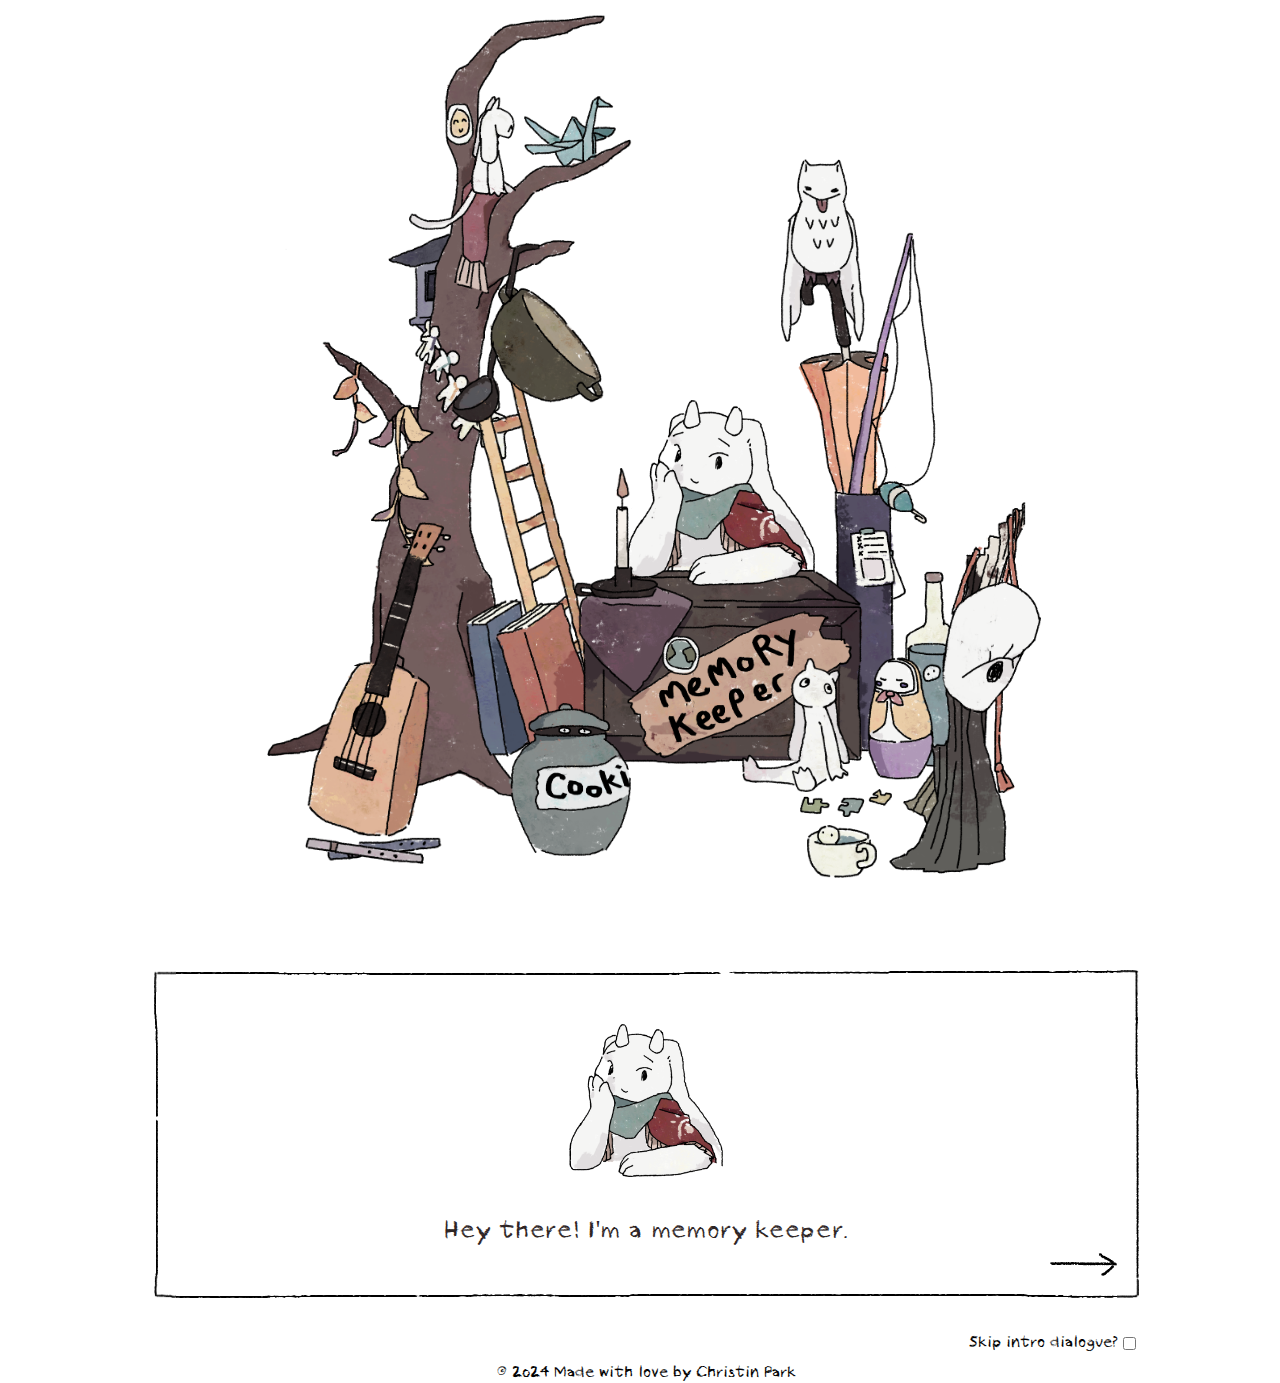
==== index.html @ 42c60184 "9-misc" ====
<!DOCTYPE html>
<html lang="en">
<head>
    <title>The Memory Keeper | Christin Park</title>
    <link rel="stylesheet" href="styles.css">
    <link rel="preconnect" href="https://fonts.googleapis.com">
    <link rel="preconnect" href="https://fonts.gstatic.com" crossorigin>
    <link href="https://fonts.googleapis.com/css2?family=Annie+Use+Your+Telescope&display=swap" rel="stylesheet">
    <link href="https://fonts.googleapis.com/css2?family=Assistant:wght@300;600&display=swap" rel="stylesheet">
    <link rel="icon" type="image/png" href="images/claud-images/moop.png">
</head>
<body id="all">
    <div class="everything">
        <p class="me">&#169; 2024 Made with love by Christin Park</p>
        <div class="claud-div">

            <!--main image-->
            <img class="background" src="images/claud-images/background.png">

            <!--elements-->
            <img id="claud-img" class="jump-animation" src="images/claud-images/claud.png">
            <img id="puzzle-img" class="jump-animation" src="images/claud-images/puzzle-pieces.png">
            <img id="cooking-img" class="jump-animation" src="images/claud-images/cooking.png">
            <img id="sticker-img" class="jump-animation" src="images/claud-images/earth-pass.png">
            <img id="moda-img" class="jump-animation" src="images/claud-images/moda.png">
            <img id="skyta-img" class="jump-animation" src="images/claud-images/skyta.png">
            <img id="cookie-jar-img" class="jump-animation" src="images/claud-images/cookie-jar.png">
            <img id="paper-crane-img" class="jump-animation" src="images/claud-images/paper-crane.png">
            <img id="candle-img" src="images/claud-images/candle.png">
            <img id="fire-img" src="images/claud-images/fire.png">
            <img id="moop-img" src="images/claud-images/moop.png">
            <img id="instruments-img" class="jump-animation" src="images/claud-images/instruments.png">
            <img id="mask-img" class="jump-animation" src="images/claud-images/mask.png">
            <img id="poom-img" src="images/claud-images/poom.png">
            <img id="wini-img" class="jump-animation" src="images/claud-images/wini.png">
            <img id="box-img" src="images/claud-images/box.png">
            <img id="book-img" src="images/claud-images/book.png">
            <img id="ladder-img" src="images/claud-images/ladder.png">

        </div>
        <div class="right-text">
            <div class="textbox-container">
                <img style="height: 17vh;" class="dialogue-img" src="images/claud-images/claud.png">
                <div class="text-content">
                    Hey there! I'm a memory keeper.
                </div>
                <img src="images/arrow.png" id="nextArrow">
                
            </div>
            <div class="nav-div"></div>
            <div class="question">
                <label class="check" for="skip-checkbox">Skip intro dialogue?</label>
                <input type="checkbox" id="skip-checkbox">
                <!-- <img id="introCheckbox" src="images/claud-images/checkbox-uncheck.png" onclick="toggleCheckbox()"> -->
        
            </div>
        </div>
        
        <!--claud-->
        <div id="claud-text" class="dialogue">
            <img style="height: 17vh;" class="dialogue-img" src="images/claud-images/claud.png">
            <div class="found-text">You found Claud!</div> <br><br>
            <div class="click-text">
                "You want to know about me?<br><br>
                People call me a memory keeper, but you can call me Claud (it's pronounced like 'cloud')! <br><br>

                Heh heh... people always come to me to hear about others' memories, but my most favorite memories to share
                are my own. Here's one of my favorites: <br><br>

                When I was younger, I studied to be a historian of humans. But during my studies, I realized that
                the smaller memories and progress of people and their works were much more interesting than their
                bigger 'accomplishments'. That's why I changed over and became a memory keeper! <br><br>

                However, my time in schooling was not wasted. Once, I took a class
                to help me understand why humans create history in the way they do.
                Some people are motivated by self-fulfillment, others by external pressures, some by spirituality, and well... the list goes on and on!
                But one perspective that stuck with me is best summarized by a quote by a human named Alan Watts: <br><br>

                'The meaning of life is just to be alive. It is so plain and so obvious and so simple.
                And yet, everybody rushes around in a great panic as if it were necessary to achieve
                something beyond themselves.' <br><br>
                
                I'm always scavenging for cool memories to keep. Whatever your motivation may be,
                don't forget to live life! It makes my job as a memory keeper more amusing." <br><br>

                -Claud
            </div>
            <img src="images/arrow.png" class="return">
        </div>

        <!--puzzle-->
        <div id="puzzle-text" class="dialogue">
            <img style="height: 6vh;" class="dialogue-img" src="images/claud-images/puzzle-pieces.png">
            <div class="found-text">You found puzzle pieces!</div> <br><br>
            <div class="click-text">
                I love playing PC games! <br><br>
                I really love games as a storytelling medium. A quality that games have that other mediums don't
                is the ability to interact with the world and its characters; I love when games change character dialogue or
                game events based on the actions you take in-game. <br><br>
                 
                Here are some of my favorites, and my main takeaways from their stories:
                <ul>
                    <li>NieR:Automata, living without a purpose can lead to existential dread, but there are
                        ways to find hope in a tragic world.</li>
                    <li>NieR: Replicant, what's right is a matter of perspective, don't shortsight life by
                        blinding yourself to where others come from.
                    </li>
                    <li>OMORI, trauma does not pass on by suppressing it, part of the recovery
                        process is dealing with it face-on.
                    </li>
                    <li>Undertale, it... fills u with detemmination!!</li>
                </ul>

            </div>
            <img src="images/arrow.png" class="return">
        </div>

        <!--cooking-->
        <div id="cooking-text" class="dialogue">
            <img style="height: 16vh;" class="dialogue-img" src="images/claud-images/cooking.png">
            <div class="found-text">You found cooking equipment!</div> <br><br>
            <div class="click-text">
                I love food and cooking. :D <br><br>

                I've experimented with cooking from a lot of different cuisines, and I think my favorites now are South East Asian
                and Mediterranean dishes. But... I've still got a lot of foods to try!<br><br>

                My most favorite dish to share about is the calzone (the last image on the
                carousel). It was a cooking challenge--to create a dish using only ingredients mentioned in NieR:Replicant.
                I limited myself to beans, wheat, eggplant, tomato, chicken, mint and thyme (I mean... royal ferns), salt,
                berries, and mushrooms. I also made a cookie because it's Yonah's favorite food. :D <br><br>

                I love sharing a conversation and a meal with people, whether we cook or order from a restaurant. 
                If you ever want to grab food, just know that I DON'T KNOW HOW TO USE CHOPSTICKS AHHHHHHH <br><br>

                But I'm totally down to getting food. :)

                <div class="slideshow slideshow-2">
                    <div class="slideshow-elements">
                        <div class="slideshow-images">
                            <img id="slide-101" src="images/food-images/food-1.jpg">
                            <img id="slide-102" src="images/food-images/food-2.jpg">
                            <img id="slide-103" src="images/food-images/food-3.jpg">
                            <img id="slide-104" src="images/food-images/food-4.jpg">
                            <img id="slide-105" src="images/food-images/food-5.jpg">
                            <img id="slide-106" src="images/food-images/food-6.jpg">
                            <img id="slide-107" src="images/food-images/food-7.jpg">
                            <img id="slide-108" src="images/food-images/food-8.jpg">
                            <img id="slide-109" src="images/food-images/food-9.jpg">
                            <img id="slide-110" src="images/food-images/food-10.jpg">
                            <img id="slide-111" src="images/food-images/food-11.jpg">
                        </div>  
                        <div class="slideshow-nav">
                            <a href="#slide-101"><img id="slide-101" src="images/food-images/food-1.jpg"></a>
                            <a href="#slide-102"><img id="slide-101" src="images/food-images/food-2.jpg"></a>
                            <a href="#slide-103"><img id="slide-101" src="images/food-images/food-3.jpg"></a>
                            <a href="#slide-104"><img id="slide-101" src="images/food-images/food-4.jpg"></a>
                            <a href="#slide-105"><img id="slide-101" src="images/food-images/food-5.jpg"></a>
                            <a href="#slide-106"><img id="slide-101" src="images/food-images/food-6.jpg"></a>
                            <a href="#slide-107"><img id="slide-101" src="images/food-images/food-7.jpg"></a>
                            <a href="#slide-108"><img id="slide-101" src="images/food-images/food-8.jpg"></a>
                            <a href="#slide-109"><img id="slide-101" src="images/food-images/food-9.jpg"></a>
                            <a href="#slide-110"><img id="slide-101" src="images/food-images/food-10.jpg"></a>
                            <a href="#slide-111"><img id="slide-101" src="images/food-images/food-11.jpg"></a>

                        </div>
                    </div>
                </div>
                <img src="images/arrow.png" class="return">
            </div>
            
        </div>

        <!--sticker-->
        <div id="sticker-text" class="dialogue">
            <img style="height: 8vh;" class="dialogue-img" src="images/claud-images/earth-pass.png">
            <div class="found-text">You found an Earth Pass!</div>  <br><br>
            <div class="click-text">
                The Earth Pass is an object in the Pixar movie "Soul". When a new soul finds their personality and spark in the
                Great Before (an existence before life on Earth), they unlock an Earth Pass, meaning they are ready
                to pursue a life on Earth. <br><br>

                "Soul" is one of my favorite movies which made me realize that
                life is not about just reaching a goal or because of a "spark", and reaching it does not ensure fulfillment.
                I learned that obsessing over one thing disallowed me to appreciate what just is. It is just as important
                to be enjoying life in the present, and to not overlook the little things in between! <br><br>

                Here is one of my favorite quotes from the movie, the retelling of a fish story: <br><br>

                “I heard this story about a fish, he swims up to an older fish and says: ‘I’m
                trying to find this thing they call the ocean.’ ‘The ocean?’ the older fish says,
                ‘That’s what you’re in right now.’ ‘This’, says the young fish, ‘this is water.
                What I want is the ocean!’”
                (<a class="hyperlink" target="_blank" href="https://www.youtube.com/watch?v=Pg7Zit2Thks">https://www.youtube.com/watch?v=Pg7Zit2Thks</a>). <br><br>

                Among some of my other favorite movies/shows are Made in Abyss, WALL-E, Coco, and A Silent Voice
                (yes, I love cartoons). :)
            <img src="images/arrow.png" class="return">
        </div>  
        </div>

        <!--moda-->
        <div id="moda-text" class="dialogue">
            <img style="height: 14vh;" class="dialogue-img" src="images/claud-images/moda.png">
            <div class="found-text">You found Moda!</div>  <br><br>
            <div class="click-text">
                "The one with wings is Skyta. <br>
                The one with a long tail is Wini. <br>
                The one who guards the cookies is Crolo. <br>
                The one who is nervously hidden is Zef. <br>
                The ones who are siblings are Moop and Poom. <br>

                Claud is my best friend!!! (and a memory keeper) <br><br>
                
                And I’m Moda! <br><br>
                
                ...How was my memory keeping? Claud says memory keeping is more than just memorization.
                But... I don't really understand what he means by that. <br><br>
                One day, I want to be a memory keeper too..." <br><br>
                
                -Moda
                <img src="images/arrow.png" class="return">
            </div>
        </div>

        <!--skyta-->
        <div id="skyta-text" class="dialogue">
            <img style="height: 17vh;" class="dialogue-img" src="images/claud-images/skyta.png">
            <div class="found-text">You found Skyta!</div>  <br><br>
            <div class="click-text">
                "yo . <br>
                its skyta. <br><br>

                eheheheeehe ... <br>
                claud doesnt like it when i steal his cookies. <br><br>

                but … theyre delishoush ." <br><br>

                -Skyta

                <!--i promise this is top tier coding-->
                <div id="extra-skyta-content"></div>
                <br><br><br><br><br><br><br><br><br><br><br><br><br><br><br><br><br><br><br><br><br><br><br><br><br><br><br><br><br><br><br><br><br><br><br><br><br><br><br><br><br><br><br><br><br><br><br>
                <br><br><br><br><br><br><br><br><br><br><br><br><br><br><br><br><br><br><br><br><br><br><br><br><br><br><br><br><br><br><br><br><br><br><br><br><br><br><br><br><br><br><br><br><br><br><br>
                <div style="color: rgba(0, 0, 0, 0.3);">
                Wait, what was it that Claud said earlier?<br><br>

                <br><br><br><br><br><br><br><br><br><br><br><br><br><br><br><br><br><br><br><br><br><br><br><br><br><br><br><br><br><br><br><br><br><br><br><br><br><br><br><br><br><br><br><br><br><br><br>

                "Look, I run on cookies. <br>
                If my cookie jar runs empty, my poor diet will make me forget things. <br><br>

                (clearing your cookies/cache resets Claud's memory of you!)" <br><br>

                -Claud
                </div>
                
                
                <br><br><br><br><br><br><br><br><br><br><br><br><br><br><br><br><br><br><br><br><br><br><br><br><br><br><br><br><br><br><br><br><br><br><br><br><br><br><br><br><br><br><br><br><br><br><br>
                <br><br><br><br><br><br><br><br><br><br><br><br><br><br><br><br><br><br><br><br><br><br><br><br><br><br><br><br><br><br><br><br><br><br><br><br><br><br><br><br><br><br><br><br><br><br><br>
                <br><br><br><br><br><br><br><br><br><br><br><br><br><br><br><br><br><br><br><br><br><br><br><br><br><br><br><br><br><br><br><br><br><br><br><br><br><br><br><br><br><br><br><br><br><br><br>
                "ehehhhehe. hee. <br>
                looks like i took the last cookie . <br>
                but........ i can share it with u. <br>
                if u want." <br><br>

                -Skyta

                <br><br>

                Do you want to eat the cookie?

                <button id="refresh">Yes</button>
                <img src="images/arrow.png" class="return">
            </div>
        </div>

        <!--cookie jar-->
        <div id="cookie-jar-text" class="dialogue">
            <img style="height: 15vh;" class="dialogue-img" src="images/claud-images/cookie-jar.png">
            <div class="found-text">You found a cookie jar!</div>  <br><br>
            <div class="click-text">
                "Look, I run on cookies. <br>
                If my cookie jar runs empty, my poor diet will make me forget things. <br><br>

                (clearing your cookies/cache resets Claud's memory of you!)" <br><br>

                -Claud
                <img src="images/arrow.png" class="return">
            </div>
        </div>

        <!--paper crane-->
        <div id="paper-crane-text" class="dialogue">
            <img style="height: 8vh;" class="dialogue-img" src="images/claud-images/paper-crane.png">
            <div class="found-text">You found a paper crane!</div>  <br><br>
            <div class="click-text">
                I love creating art! I mostly work with digital art, with the occasional paper sketch or origami crane
                when I'm away from my drawing tablet. <br><br>

                I don't draw as much now, but it is still something I want to 
                get back into when I find a bit more time to sit down and properly learn. In the mean time,
                here's some gesture drawings!

                <img style="width: 100%; margin: 20px 0;" src="images/claud-images/old-gesture-draw.png">
                Also... a sneakpeak for the next project I'm working on (cave game)? :o 
                <img style="width: 100%; margin: 20px 0;" src="images/claud-images/1-cave-background.png">
                And... maybe one day I can stomach sharing my (cringe) online art account...
                <img src="images/arrow.png" class="return">
            </div>
        </div>

        <!--moop-->
        <div id="moop-text" class="dialogue">
            <img style="width: 5vh;" class="dialogue-img" src="images/claud-images/moop.png">
            <div class="found-text">Moop found you!</div>  <br><br>
            <div id="moop-dialogue" class="click-text">
                "HMPH... haven't you ever been told to not play around fire?
                This is a memory keeper service, not a playground!!! <br><br>
                
                Well, I AM the (very) official firefighter in case people like YOU come along.
                So... go find some water I guess. <br><br>
                -Moop
            </div>
            <img src="images/arrow.png" class="return">
        </div>

        <!--instruments-->
        <div id="instruments-text" class="dialogue">
            <img style="height: 22vh;" class="dialogue-img" src="images/claud-images/instruments.png">
            <div class="found-text">You found instruments!</div>  <br><br>
            <div class="click-text">
                I love listening to music! :D I like listening to music from a bunch of genres, but my favorites are atmospherical songs and traditional instruments.
                A lot of my favorite songs are from shows or games. :D
                <br><br>

                Here are some of my favorites:
                <ul>
                    <li>City Ruins from NieR: Automata: <a class="hyperlink" target="_blank" href="https://www.youtube.com/watch?v=hMw-DUnR10s">https://www.youtube.com/watch?v=hMw-DUnR10s</a></li>
                    <li>Wretched Weaponry from NieR: Automata: <a class="hyperlink" target="_blank" href="https://www.youtube.com/watch?v=E9c-t8hQCRo">https://www.youtube.com/watch?v=E9c-t8hQCRo</a></li>
                    <li>Prushka Sequence from Made in Abyss S2: <a class="hyperlink" target="_blank" href="https://www.youtube.com/watch?v=c09gHQ08CtI">https://www.youtube.com/watch?v=c09gHQ08CtI</a></li>
                    <li>Tommorow from Made in Abyss S1: <a class="hyperlink" target="_blank" href="https://www.youtube.com/watch?v=W8Si0g20h_Q">https://www.youtube.com/watch?v=W8Si0g20h_Q</a></li>
                </ul>

                I also play the guitar!

                Here are some of the songs I enjoy playing:
                <ul>
                    <li>Aethervox from Drakengard 3: <a class="hyperlink" target="_blank" href="https://www.youtube.com/watch?v=fgCvZ_gLpU0">https://www.youtube.com/watch?v=fgCvZ_gLpU0</a></li>
                    <li>Black Song from Drakengard 3: <a class="hyperlink" target="_blank" href="https://www.youtube.com/watch?v=si_RYfvPrKo">https://www.youtube.com/watch?v=si_RYfvPrKo</a></li>
                    <li>Grandma from NieR: Replicant: <a class="hyperlink" target="_blank" href="https://www.youtube.com/watch?v=ZrARI47rQc4">https://www.youtube.com/watch?v=ZrARI47rQc4</a></li>
                    <li>The Worst by Polyphia (just the riff): <a class="hyperlink" target="_blank" href="https://www.youtube.com/watch?v=8YqvOLfkwq8">https://www.youtube.com/watch?v=8YqvOLfkwq8</a></li>
                </ul>
            </div>
            <img src="images/arrow.png" class="return">
        </div>

        <!--mask-->
        <div id="mask-text" class="dialogue">
            <img style="height: 22vh;" class="dialogue-img" src="images/claud-images/mask.png">
            <div class="found-text">You found... a mask?</div>  <br><br>
            <div class="click-text">
                There is a story that I want to write and maybe turn into a indie game in the future.
                I have plans to work on a website to explain my idea more (picture below). :) <br><br>

                I love to make fictional characters feel lively and animated.
                When I played sandbox games when I was younger (specifically singleplayer Minecraft and Growtopia),
                I wrote a lot of character-focused storylines with integrated game elements like parkour  puzzles.
                When I drew more digital art, I liked drawing/designing characters and thinking about the little details about them.
                I also had a lot of fun designing and writing the dialogue for the characters who live in this memory keeper hideout!
                And of course, I really loved making up little stories for my stuffed animals when I was a kid. :,) <br><br>

                I want to do something with this passion!
                I think I would have a lot of fun making an indie game with a group of friends for this storyline. 
                I can't work on something with this scale by myself with the free time I have, but the world
                builds up in my mind when I daydream. When I find more time, I do want to spend it by at least getting the idea more
                fleshed out in the form of comics or writing. :D<br><br>

                I was really inspired by OMOCAT's (creator of OMORI) perspective of games and her whole journey of bringing
                her story to life. Here's a quote from her: <br><br>

                "Games do everything that art is supposed to do and beyond.
                It mixes visuals, writing, music and sound, storytelling, and interaction
                and puts it all in one package… I want to get across the idea that game-making
                is an art medium, I am creating an art piece called OMORI and my
                medium is a video game." -OMOCAT <br><br>

                Fun fact: Claud's clothes were sewn by the character in a red cloak. :D
                <img src="images/website_illust.png" style="width: 100%">
            </div>
            <img src="images/arrow.png" class="return">
        </div>

        <!--poom-->
        <div id="poom-text" class="dialogue">
            <img style="height: 8vh;" class="dialogue-img" src="images/claud-images/poom.png">
            <div class="found-text">You found Poom!</div>  <br><br>
            <div class="click-text">
                "Water delivery! Water delivery! Only $109821243130313428.99 a cup!
                Today we're having a $109821243130313428 discount, so you'll be getting the best deal of the day!" <br><br>

                And oh... we charge one dollar extra for emergencies." <br><br>

                -Poom
            </div>
            <img src="images/arrow.png" class="return">
        </div>

        <!--wini-->
        <div id="wini-text" class="dialogue">
            <img style="height: 13vh;" class="dialogue-img" src="images/claud-images/wini.png">
            <div class="found-text">You found Wini!</div>  <br><br>
            <div class="click-text">
                "sigh... <br><br>

                Life is always so busy. There is always so much that I need to do.
                However, when I hang around here, I temporary forget all those problems." <br><br>

                -Wini
            </div>
            <img src="images/arrow.png" class="return">
        </div>

    </div> <!--end of everything-->

    
    <script src="script.js"></script>
</body>
</html>
---- styles.css ----
body {
    font-family: PastelCrayon;
    margin: 0;
    padding: 0;
    scroll-behavior: smooth;
}

.end-1 {
    font-size: 1.4rem;
    font-family: PastelCrayon;
    letter-spacing: 0.03rem;
    line-height: 20px;
    position: fixed;
    left: 42%;
    bottom: 2vh;
}

.fire-cursor {
    cursor: url('images/claud-images/fire-5.png'), auto; 
    -webkit-animation: cursor 500ms infinite;
    animation: cursor 500ms infinite; 
}

@-webkit-keyframes cursor {
    0% {cursor: url(images/claud-images/fire-5.png), auto;}
    33% {cursor: url(images/claud-images/fire-6.png), auto;}
    66% {cursor: url(images/claud-images/fire-7.png), auto;}
    100% {cursor: url(images/claud-images/fire-8.png), auto;}
}

@keyframes cursor {
    0% {cursor: url(images/claud-images/fire-5.png), auto;}
    33% {cursor: url(images/claud-images/fire-6.png), auto;}
    66% {cursor: url(images/claud-images/fire-7.png), auto;}
    100% {cursor: url(images/claud-images/fire-8.png), auto;}
}

.click-text::-webkit-scrollbar {
    width: 1.5vw;
}

.click-text::-webkit-scrollbar-track {
    border: 2.5vh solid;
    border-image-source: url('images/text-box.png');
    border-image-slice: 100;
}

.click-text::-webkit-scrollbar-thumb {
    border: 2.5vh solid;
    border-image-source: url('images/text-box.png');
    border-image-slice: 100;
    width: 1.5rem;
    transition: background-color 0.3s ease-in-out;
}

.click-text::-webkit-scrollbar-thumb:hover {
    background-color: rgb(241, 238, 238);
}

.claud-2 {
    width: 25vh;
    position: fixed;
    left: 2vw;
    bottom: 2vh;
    transition: transform 0.3s ease-in-out;
    cursor: pointer;

}

#skip-checkbox {
    border: 32px solid;
    border-image-source: url('images/text-box.png');
    border-image-slice: 100;
}

.question {
    display: flex;
    align-items: center;
    margin-left: auto;
    font-size: 1.75vh;
}


.claud-div {
    position: relative;
}

@media (max-width: 1440px) {
    .everything {
        flex-direction: column !important;
        height: auto !important;
        transform: none;
        justify-content: center;
        align-items: center;
        top: 0% !important;
        left: 12% !important;
        margin: auto !important;
        margin-top: 10px !important;
        transform: none !important;

    }

    .right-text {
        margin: auto;
        width: 100% !important;
    }
    .background {
        /* position: relative; */
        width: 100%;
        height: 100vh !important;
    }
    

    .dialogue {
        width: auto !important;
        max-height: 85vh;
    }

    .mid-col {
        width: 70%;
    }
    .slideshow {
        width: 100%;
    }
    .claud-2 {
        width: 25vh;
        position: fixed;
        left: -1vw;
        bottom: -21vh;
        transition: transform 0.3s ease-in-out;
        cursor: pointer;
    }
    .me {
        padding: 0px !important;
        width: 100%;
        text-align: center;
    }

    .main-title {
        display: flex;
        flex-direction: column;
        align-items: center;
        gap: 10px;
    }
    

}

@media (max-width: 1200px) {
    .background {
        height: 100% !important;
    }
    .return-arrow {
        position: relative !important;
        display: block;
        margin-top: 10px;
        width: 90px !important;
    }
}

@media (max-width: 1000px) {
    .me-image {
        width: 100% !important;
    }

    .slideshow-images {
        display: none !important;
    }
    .slideshow {
        width: 100% !important;
    }
    .slideshow-nav img {
        width: 100% !important;
        margin: auto;
    }
    .slideshow-nav a {
        opacity: 1 !important;
        cursor: default;
    }
}

.claud-2:hover {
    transform: translateY(-0.5vh);
}
@font-face {
    font-family: PastelCrayon;
    src: url(pastel\ crayon.ttf);
}


.everything {
    position: absolute;
    top: 50%;
    left: 50%;
    display: flex;
    height: 90vh;
    justify-content: center;
    gap: 6vh;
    transform: translate(-50%, -50%);
    display: flex;
    width: 77vw;
}

.background {
    height: 100%;
}

.me {
    position: absolute;
    top: 100%;
    left: 50%;
    transform: translate(-50%, -20%);
    font-size: 1.75vh;
}
@keyframes jump {
    0%, 100% {
        transform: translate(0, 0); 
    }
    50% {
        transform: translate(0, -1vh);
    }
}

@keyframes fade-in {
    0% {
        opacity: 0.2;
    }

    100% {
        opacity: 1;
    }
}

#moopDiv {
    opacity: 0;
    animation: fade-in 0.5s forwards;
  }

.crayon-border {
    border: 2px solid;
/*     
    border-image-source: url('images/text-box.png');
    border-image-slice: 100; */
    height: 100px;
}

.right-text {
    font-size: 20px;
    display: flex;
    flex-direction: column;
    justify-content: center;
    align-items: center;
    animation: fade-in 0.4s ease-in-out 1;
    width: 70.7vh;
    height: auto;
}

.textbox-container {
    position: relative;
    display: flex;
    justify-content: center;
    align-items: center;
    text-align: center;
    flex-direction: column;
    color: #2e2525;
    font-size: 35px;
    font-family: PastelCrayon;
    letter-spacing: 1px;
    line-height: 40px;
    border: 2.5vh solid;
    border-image-source: url('images/text-box.png');
    border-image-slice: 100;
    animation: fade-in 0.4s ease-in-out 1;
    width: 100%;
    box-sizing: border-box;
}

.dialogue {
    display: none;
    font-size: 1rem;
    font-family: PastelCrayon;
    letter-spacing: 0.03rem;
    line-height: 20px;
    border: 2.5vh solid;
    border-image-source: url('images/text-box.png');
    border-image-slice: 100;
    animation: fade-in 0.4s ease-in-out 1;
    padding: 1vh 1.5vw;
    position: relative;
    flex-direction: column;
    width: 60vh;
    height: auto;
}

.click-text {
    overflow-y: scroll;
    padding-right: 2rem;
    margin-bottom: 5vh;
    height: auto;
    font-size: 1.5vh;
    letter-spacing: 0.05vh;
    line-height: 2.3vh;
}

.slide-101 {
    margin: 0;
}
#nextArrow {
    position: absolute;
    bottom: 0;
    right: 0;
    height: 2.5vh;
    cursor: pointer;
    transition: transform 0.2s ease-in-out;
}

#nextArrow:hover {
    transform: translateX(0.25vw);
}

.return {
    position: absolute;
    bottom: 1vh;
    right: 0.5vw;
    cursor: pointer;
    height: 2.5vh;
    transition: transform 0.2s ease-in-out;
}

.return:hover {
    transform: translateX(0.25vw);
}

.return-arrow {
    transform: scaleX(-1);
    width: 80px;
    transition: transform 0.2s ease-in-out;
    position: absolute;
    top: 27%;
    left: 0;
}
.return-arrow:hover {
    transform: scaleX(-1) translateX(0.25vw);
}

.nav-div {
    display: flex;
    flex-direction: column;
    margin: 2vh;
    width: 100%;
}

.nav-0, .nav-1, .nav-2 {
    border: 2.5vh solid;
    border-image-source: url('images/text-box.png');
    border-image-slice: 100;
    font-family: PastelCrayon;
    text-align: center;
    cursor: pointer;
    margin-bottom: 2vh;
    font-size: 2vh;
    letter-spacing: 0.1vh;
    line-height: 3.5vh;
    transition: transform 0.3s ease-in-out;
}

.nav-0:hover, .nav-1:hover, .nav-2:hover {
    transform: translateY(-5px);
}

.text-content {
    padding: 1vh 4vh;
    padding-bottom: 3vh;
    font-size: 2.75vh;
    letter-spacing: 0.075vh;
    line-height: 3.5vh;
}

/*the one instance where writing line by line is actually cleaner lol*/
#claud-img {position: absolute; left: 47.5%; top: 43%; width: 24.5%; z-index: 5;}
#puzzle-img {position: absolute; left: 70%; top: 86%; width: 12%; z-index: 7; }
#cooking-img {position: absolute; left: 24.5%; top: 25.7%; width: 20%; z-index: 10;}
#sticker-img {position: absolute; left: 52%; top: 69%; width: 5%; z-index: 11;}
#moda-img {position: absolute; left: 62.5%; top: 71.5%; width: 14%; z-index: 5;}
#skyta-img {position: absolute; left: 67.5%; top: 16.5%; width: 11%;}
#cookie-jar-img {position: absolute; left: 32%; top: 76.5%; width: 16%; z-index: 10;}
#paper-crane-img {position: absolute; left: 34%; top: 9.5%; width: 12%;}
#candle-img {position: absolute; left: 40.5%; top: 54%; width: 11%; z-index: 6;}
#fire-img {position: absolute; left: 46%; top: 50.5%; width: 2%; z-index: 10;}
#moop-img {position: absolute; left: 85.5%; top: 72%; width: 3%;}
#instruments-img {position: absolute; left: 5.5%; top: 56.5%; width: 19%;}
#mask-img {position: absolute; left: 88.5%; top: 55%; width: 13%;}
#poom-img {position: absolute; left: 71%; top: 90%; width: 9%;}
#wini-img {position: absolute; left: 19%; top: 9.5%; width: 14%;}
#box-img {position: absolute; left: 41%; top: 61%; width: 38%; z-index: 4;}
#book-img {position: absolute; left: 26.5%; top: 65%; width: 17%; z-index: 8; z-index: 2;}
#ladder-img {position: absolute; left: 27%; top: 39%; width: 20%; z-index: 1;}

.dialogue-img {
    display: block; margin: 0 auto; padding: 3.5vh 0;
}

.found-text {
    font-style: italic; padding-top: 1vh;
    font-size: 2.25vh;
    letter-spacing: 0.075vh;
    line-height: 3.5vh;
}

.jump-animation {
    transition: transform 1s ease-in-out;
    transform-origin: bottom;
}

.jump-animation:hover {
    animation: jump 0.3s ease-in-out 2;
    animation-play-state: running;
    /* cursor: pointer;  */
}

.mid-col {
    margin: auto;
    max-width: 1500px;
    margin: auto;
    font-family: 'Assistant';
    font-size: 13px;
    letter-spacing: 0.4px;
    line-height: 22px;
}

.project-header {
    font-size: 17px;
    letter-spacing: 0.4px;
    line-height: 22px;
    font-weight: bold;
    margin-bottom: 5px;
}

.eye-image {
    width: 1300px;
}

.me-image {
    width: 50%;
    display: block;
    margin: auto;
    border-radius: 10px;
    margin-bottom: 2.5vh;
}

.project-desc {
    margin: 0;
}
.slideshow {
    width: 60%;
    text-align: center;
    margin: 2vh auto;
    
}

.slideshow-images img {
    width: 1%;
}

.slideshow-elements {
    position: relative;
}

.slideshow-images {
    display: flex;
    aspect-ratio: 16/9;
    overflow-x: hidden;
    border-radius: 10px;
    box-shadow: 2px 2px 4px rgba(142, 138, 130, 0.3);
}

.slideshow-images img {
    flex-grow: 1;
    flex-shrink: 0;
    flex-basis: 100%;
    object-fit: cover;
}

.slideshow-nav {
    display: flex;
    justify-content: center;
    gap: 2rem;
    margin: 0;
    flex-wrap: wrap;
}

.slideshow-nav a {
    margin: 0;
}

.slideshow-nav img {
    width: 150px;
    border-radius: 10px;
    margin-top: 25px;
}

.slideshow-nav a {
    opacity: 0.6;
    transition: opacity ease 200ms;
}

.slideshow-nav a:hover {
    opacity: 1;
}    

.project-title {
    font-size: 30px;
    text-align: center;
    letter-spacing: 1px;
    line-height: 38px;
}

.main-title {
    position: relative;
    margin: 3.5vh 0;
    display: center;
    margin: auto;
    width: 100%;
}

.main-desc {
    text-align: center;
    margin-top: 5px;
    font-size: 13.5px;
    letter-spacing: 0.4px;
    line-height: 22px;
    max-width: 800px;
    margin: auto;
}

.one-project {
    margin: 3vh 4vw;
    margin-bottom: 3vh;
}

.hr {
    margin: 0;
}

.eye {
    width: 50px;
    display: block;
    margin: auto;
    padding: 40px;
}

.end {
    padding: 20px 0;
    text-align: center;
}

.hyperlink {
    text-decoration: none;
    cursor: pointer;
    color: black;
}

.contact-links {
    display: flex;
    align-items: center;
}

.contact-links a {
    margin-right: 25px;
    margin-top: 25px;
}
.contact-one:hover {
    transform: translateY(-5px);
}

.contact-one {
    transition: transform 0.2s ease-in;
}
.contact-one img {
    width: 40px;
}

.loc {
    width: 18px;
    margin: 0;
    transform: translateY(5px);
}

#introCheckbox {
    width: 4vh;
    cursor: pointer;
}
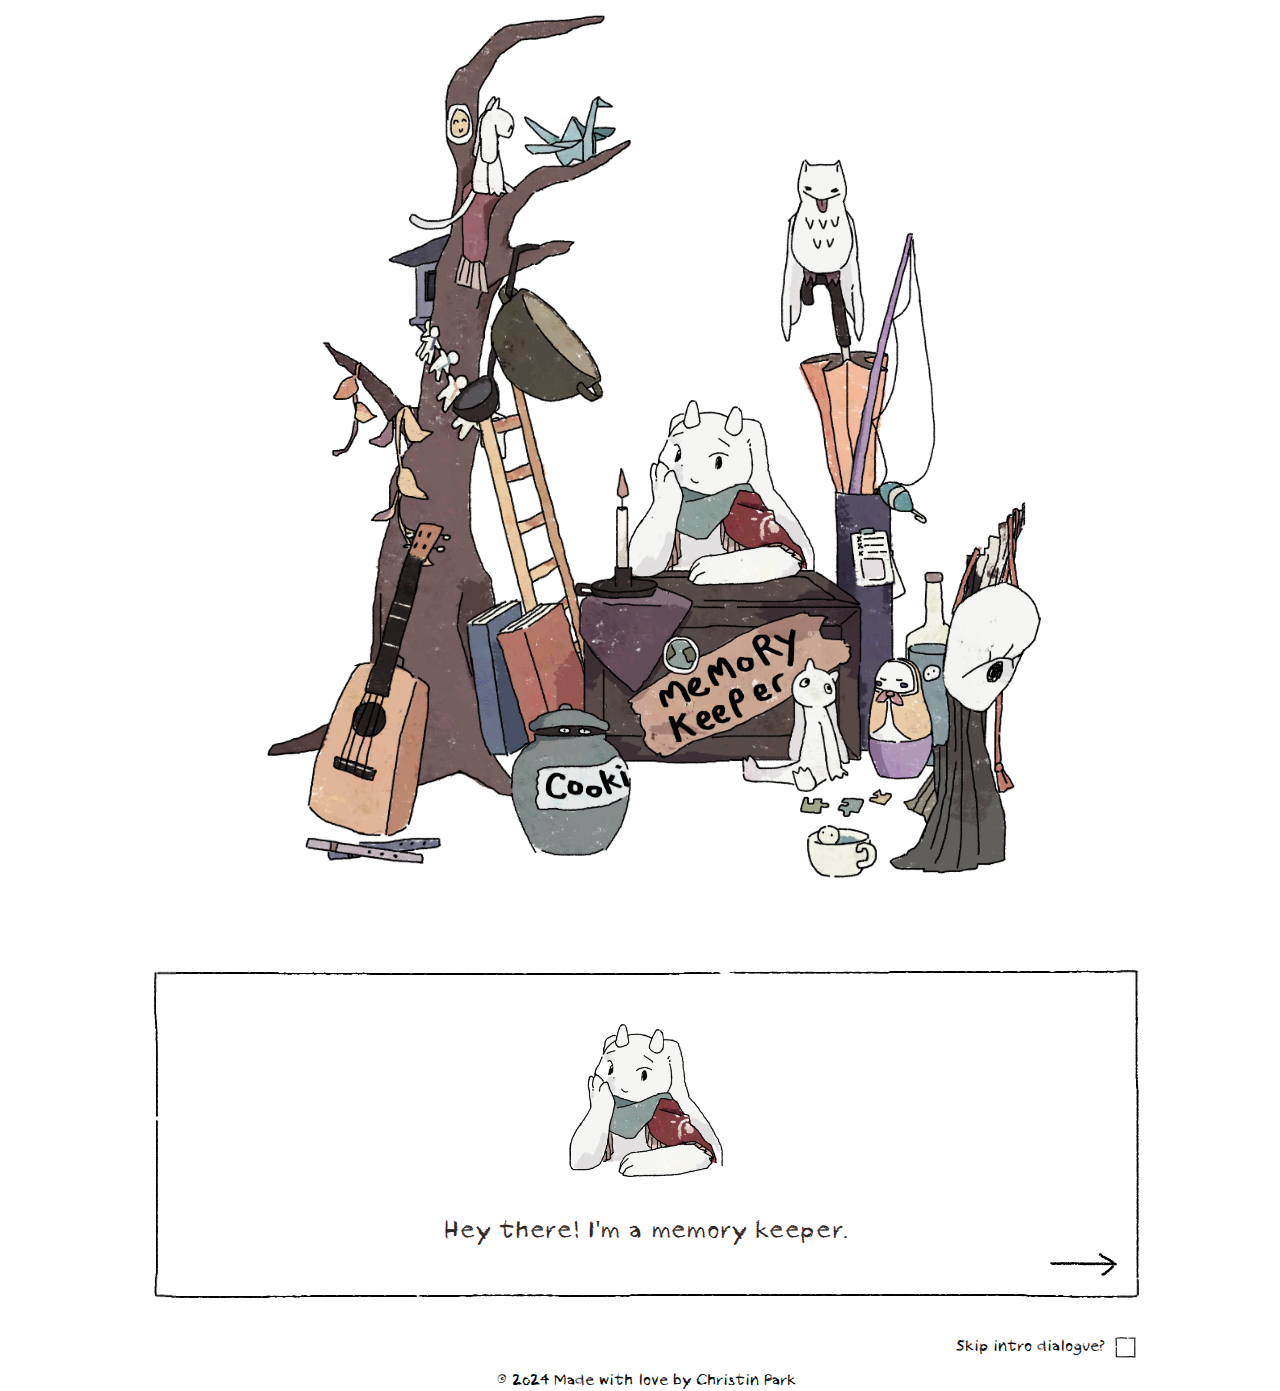
==== commit 02ce7aba: "10-checkbox and cookie" ====
--- a/index.html
+++ b/index.html
@@ -10,419 +10,799 @@
     <link rel="icon" type="image/png" href="images/claud-images/moop.png">
 </head>
 <body id="all">
-    <div class="everything">
-        <p class="me">&#169; 2024 Made with love by Christin Park</p>
-        <div class="claud-div">
-
-            <!--main image-->
-            <img class="background" src="images/claud-images/background.png">
-
-            <!--elements-->
-            <img id="claud-img" class="jump-animation" src="images/claud-images/claud.png">
-            <img id="puzzle-img" class="jump-animation" src="images/claud-images/puzzle-pieces.png">
-            <img id="cooking-img" class="jump-animation" src="images/claud-images/cooking.png">
-            <img id="sticker-img" class="jump-animation" src="images/claud-images/earth-pass.png">
-            <img id="moda-img" class="jump-animation" src="images/claud-images/moda.png">
-            <img id="skyta-img" class="jump-animation" src="images/claud-images/skyta.png">
-            <img id="cookie-jar-img" class="jump-animation" src="images/claud-images/cookie-jar.png">
-            <img id="paper-crane-img" class="jump-animation" src="images/claud-images/paper-crane.png">
-            <img id="candle-img" src="images/claud-images/candle.png">
-            <img id="fire-img" src="images/claud-images/fire.png">
-            <img id="moop-img" src="images/claud-images/moop.png">
-            <img id="instruments-img" class="jump-animation" src="images/claud-images/instruments.png">
-            <img id="mask-img" class="jump-animation" src="images/claud-images/mask.png">
-            <img id="poom-img" src="images/claud-images/poom.png">
-            <img id="wini-img" class="jump-animation" src="images/claud-images/wini.png">
-            <img id="box-img" src="images/claud-images/box.png">
-            <img id="book-img" src="images/claud-images/book.png">
-            <img id="ladder-img" src="images/claud-images/ladder.png">
+    <div id="memory-keeper">
+        <div class="everything">
+            <p class="me">&#169; 2024 Made with love by Christin Park</p>
+            <div class="claud-div">
+
+                <!--main image-->
+                <img class="background" src="images/claud-images/background.png">
+
+                <!--elements-->
+                <img id="claud-img" class="jump-animation" src="images/claud-images/claud.png">
+                <img id="puzzle-img" class="jump-animation" src="images/claud-images/puzzle-pieces.png">
+                <img id="cooking-img" class="jump-animation" src="images/claud-images/cooking.png">
+                <img id="sticker-img" class="jump-animation" src="images/claud-images/earth-pass.png">
+                <img id="moda-img" class="jump-animation" src="images/claud-images/moda.png">
+                <img id="skyta-img" class="jump-animation" src="images/claud-images/skyta.png">
+                <img id="cookie-jar-img" class="jump-animation" src="images/claud-images/cookie-jar.png">
+                <img id="paper-crane-img" class="jump-animation" src="images/claud-images/paper-crane.png">
+                <img id="candle-img" src="images/claud-images/candle.png">
+                <img id="fire-img" src="images/claud-images/fire.png">
+                <img id="moop-img" src="images/claud-images/moop.png">
+                <img id="instruments-img" class="jump-animation" src="images/claud-images/instruments.png">
+                <img id="mask-img" class="jump-animation" src="images/claud-images/mask.png">
+                <img id="poom-img" src="images/claud-images/poom.png">
+                <img id="wini-img" class="jump-animation" src="images/claud-images/wini.png">
+                <img id="box-img" src="images/claud-images/box.png">
+                <img id="book-img" src="images/claud-images/book.png">
+                <img id="ladder-img" src="images/claud-images/ladder.png">
+
+            </div>
+            <div class="right-text">
+                <div class="textbox-container">
+                    <img style="height: 17vh;" class="dialogue-img" src="images/claud-images/claud.png">
+                    <div class="text-content">
+                        Hey there! I'm a memory keeper.
+                    </div>
+                    <img src="images/arrow.png" id="nextArrow">
+                    
+                </div>
+                <div class="nav-div"></div>
+                <div class="question">
+                    <!-- <label class="check" for="skip-checkbox">Skip intro dialogue?</label>
+                    <input type="checkbox" id="skip-checkbox"> -->
+                    Skip intro dialogue?
+                    <img id="introCheckbox" src="images/claud-images/checkbox-uncheck.png" onclick="toggleCheckbox()">
+            
+                </div>
+            </div>
+            
+            <!--claud-->
+            <div id="claud-text" class="dialogue">
+                <img style="height: 17vh;" class="dialogue-img" src="images/claud-images/claud.png">
+                <div class="found-text">You found Claud!</div> <br><br>
+                <div class="click-text">
+                    "You want to know about me?<br><br>
+                    People call me a memory keeper, but you can call me Claud (it's pronounced like 'cloud')! <br><br>
+
+                    Heh heh... people always come to me to hear about others' memories, but my most favorite memories to share
+                    are my own. Here's one of my favorites: <br><br>
+
+                    When I was younger, I studied to be a historian of humans. But during my studies, I realized that
+                    the smaller memories and progress of people and their works were much more interesting than their
+                    bigger 'accomplishments'. That's why I changed over and became a memory keeper! <br><br>
+
+                    However, my time in schooling was not wasted. Once, I took a class
+                    to help me understand why humans create history in the way they do.
+                    Some people are motivated by self-fulfillment, others by external pressures, some by spirituality, and well... the list goes on and on!
+                    But one perspective that stuck with me is best summarized by a quote by a human named Alan Watts: <br><br>
+
+                    'The meaning of life is just to be alive. It is so plain and so obvious and so simple.
+                    And yet, everybody rushes around in a great panic as if it were necessary to achieve
+                    something beyond themselves.' <br><br>
+                    
+                    I'm always scavenging for cool memories to keep. Whatever your motivation may be,
+                    don't forget to live life! It makes my job as a memory keeper more amusing." <br><br>
+
+                    -Claud
+                </div>
+                <img src="images/arrow.png" class="return">
+            </div>
+
+            <!--puzzle-->
+            <div id="puzzle-text" class="dialogue">
+                <img style="height: 6vh;" class="dialogue-img" src="images/claud-images/puzzle-pieces.png">
+                <div class="found-text">You found puzzle pieces!</div> <br><br>
+                <div class="click-text">
+                    I love playing PC games! <br><br>
+                    I really love games as a storytelling medium. A quality that games have that other mediums don't
+                    is the ability to interact with the world and its characters; I love when games change character dialogue or
+                    game events based on the actions you take in-game. <br><br>
+                    
+                    Here are some of my favorites, and my main takeaways from their stories:
+                    <ul>
+                        <li>NieR:Automata, living without a purpose can lead to existential dread, but there are
+                            ways to find hope in a tragic world.</li>
+                        <li>NieR: Replicant, what's right is a matter of perspective, don't shortsight life by
+                            blinding yourself to where others come from.
+                        </li>
+                        <li>OMORI, trauma does not pass on by suppressing it, part of the recovery
+                            process is dealing with it face-on.
+                        </li>
+                        <li>Undertale, it... fills u with detemmination!!</li>
+                    </ul>
+
+                </div>
+                <img src="images/arrow.png" class="return">
+            </div>
+
+            <!--cooking-->
+            <div id="cooking-text" class="dialogue">
+                <img style="height: 16vh;" class="dialogue-img" src="images/claud-images/cooking.png">
+                <div class="found-text">You found cooking equipment!</div> <br><br>
+                <div class="click-text">
+                    I love food and cooking. :D <br><br>
+
+                    I've experimented with cooking from a lot of different cuisines, and I think my favorites now are South East Asian
+                    and Mediterranean dishes. But... I've still got a lot of foods to try!<br><br>
+
+                    My most favorite dish to share about is the calzone (the last image on the
+                    carousel). It was a cooking challenge--to create a dish using only ingredients mentioned in NieR:Replicant.
+                    I limited myself to beans, wheat, eggplant, tomato, chicken, mint and thyme (I mean... royal ferns), salt,
+                    berries, and mushrooms. I also made a cookie because it's Yonah's favorite food. :D <br><br>
+
+                    I love sharing a conversation and a meal with people, whether we cook or order from a restaurant. 
+                    If you ever want to grab food, just know that I DON'T KNOW HOW TO USE CHOPSTICKS AHHHHHHH <br><br>
+
+                    But I'm totally down to getting food. :)
+
+                    <div class="slideshow slideshow-2">
+                        <div class="slideshow-elements">
+                            <div class="slideshow-images">
+                                <img id="slide-101" src="images/food-images/food-1.jpg">
+                                <img id="slide-102" src="images/food-images/food-2.jpg">
+                                <img id="slide-103" src="images/food-images/food-3.jpg">
+                                <img id="slide-104" src="images/food-images/food-4.jpg">
+                                <img id="slide-105" src="images/food-images/food-5.jpg">
+                                <img id="slide-106" src="images/food-images/food-6.jpg">
+                                <img id="slide-107" src="images/food-images/food-7.jpg">
+                                <img id="slide-108" src="images/food-images/food-8.jpg">
+                                <img id="slide-109" src="images/food-images/food-9.jpg">
+                                <img id="slide-110" src="images/food-images/food-10.jpg">
+                                <img id="slide-111" src="images/food-images/food-11.jpg">
+                            </div>  
+                            <div class="slideshow-nav">
+                                <a href="#slide-101"><img id="slide-101" src="images/food-images/food-1.jpg"></a>
+                                <a href="#slide-102"><img id="slide-101" src="images/food-images/food-2.jpg"></a>
+                                <a href="#slide-103"><img id="slide-101" src="images/food-images/food-3.jpg"></a>
+                                <a href="#slide-104"><img id="slide-101" src="images/food-images/food-4.jpg"></a>
+                                <a href="#slide-105"><img id="slide-101" src="images/food-images/food-5.jpg"></a>
+                                <a href="#slide-106"><img id="slide-101" src="images/food-images/food-6.jpg"></a>
+                                <a href="#slide-107"><img id="slide-101" src="images/food-images/food-7.jpg"></a>
+                                <a href="#slide-108"><img id="slide-101" src="images/food-images/food-8.jpg"></a>
+                                <a href="#slide-109"><img id="slide-101" src="images/food-images/food-9.jpg"></a>
+                                <a href="#slide-110"><img id="slide-101" src="images/food-images/food-10.jpg"></a>
+                                <a href="#slide-111"><img id="slide-101" src="images/food-images/food-11.jpg"></a>
+
+                            </div>
+                        </div>
+                    </div>
+                    <img src="images/arrow.png" class="return">
+                </div>
+                
+            </div>
+
+            <!--sticker-->
+            <div id="sticker-text" class="dialogue">
+                <img style="height: 8vh;" class="dialogue-img" src="images/claud-images/earth-pass.png">
+                <div class="found-text">You found an Earth Pass!</div>  <br><br>
+                <div class="click-text">
+                    The Earth Pass is an object in the Pixar movie "Soul". When a new soul finds their personality and spark in the
+                    Great Before (an existence before life on Earth), they unlock an Earth Pass, meaning they are ready
+                    to pursue a life on Earth. <br><br>
+
+                    "Soul" is one of my favorite movies which made me realize that
+                    life is not about just reaching a goal or because of a "spark", and reaching it does not ensure fulfillment.
+                    I learned that obsessing over one thing disallowed me to appreciate what just is. It is just as important
+                    to be enjoying life in the present, and to not overlook the little things in between! <br><br>
+
+                    Here is one of my favorite quotes from the movie, the retelling of a fish story: <br><br>
+
+                    “I heard this story about a fish, he swims up to an older fish and says: ‘I’m
+                    trying to find this thing they call the ocean.’ ‘The ocean?’ the older fish says,
+                    ‘That’s what you’re in right now.’ ‘This’, says the young fish, ‘this is water.
+                    What I want is the ocean!’”
+                    (<a class="hyperlink" target="_blank" href="https://www.youtube.com/watch?v=Pg7Zit2Thks">https://www.youtube.com/watch?v=Pg7Zit2Thks</a>). <br><br>
+
+                    Among some of my other favorite movies/shows are Made in Abyss, Hunter x Hunter, WALL-E, Coco, and A Silent Voice
+                    (I love cartoons). :)
+                <img src="images/arrow.png" class="return">
+            </div>  
+            </div>
+
+            <!--moda-->
+            <div id="moda-text" class="dialogue">
+                <img style="height: 14vh;" class="dialogue-img" src="images/claud-images/moda.png">
+                <div class="found-text">You found Moda!</div>  <br><br>
+                <div class="click-text">
+                    "The one with wings is Skyta. <br>
+                    The one with a long tail is Wini. <br>
+                    The one who guards the cookies is Crolo. <br>
+                    The one who is nervously hidden is Zef. <br>
+                    The ones who are siblings are Moop and Poom. <br>
+
+                    Claud is my best friend!!! (and a memory keeper) <br><br>
+                    
+                    And I’m Moda! <br><br>
+                    
+                    ...How was my memory keeping? Claud says memory keeping is more than just memorization.
+                    But... I don't really understand what he means by that. <br><br>
+                    One day, I want to be a memory keeper too..." <br><br>
+                    
+                    -Moda
+                    <img src="images/arrow.png" class="return">
+                </div>
+            </div>
+
+            <!--skyta-->
+            <div id="skyta-text" class="dialogue">
+                <img style="height: 17vh;" class="dialogue-img" src="images/claud-images/skyta.png">
+                <div class="found-text">You found Skyta!</div>  <br><br>
+                <div class="click-text">
+                    "yo . <br>
+                    its skyta. <br><br>
+
+                    eheheheeehe ... <br>
+                    claud doesnt like it when i steal his cookies. <br><br>
+
+                    but … theyre delishoush ." <br><br>
+
+                    -Skyta
+
+                    <!--i promise this is top tier coding-->
+                    <div id="extra-skyta-content"></div>
+                    <br><br><br><br><br><br><br><br><br><br><br><br><br><br><br><br><br><br><br><br><br><br><br><br><br><br><br><br><br><br><br><br><br><br><br><br><br><br><br><br><br><br><br><br><br><br><br>
+                    <br><br><br><br><br><br><br><br><br><br><br><br><br><br><br><br><br><br><br><br><br><br><br><br><br><br><br><br><br><br><br><br><br><br><br><br><br><br><br><br><br><br><br><br><br><br><br>
+                    <div style="color: rgba(0, 0, 0, 0.3);">
+                    Wait, what was it that Claud said earlier?<br><br>
+
+                    <br><br><br><br><br><br><br><br><br><br><br><br><br><br><br><br><br><br><br><br><br><br><br><br><br><br><br><br><br><br><br><br><br><br><br><br><br><br><br><br><br><br><br><br><br><br><br>
+
+                    "Look, I run on cookies. <br>
+                    If my cookie jar runs empty, my poor diet will make me forget things. <br><br>
+
+                    (clearing your cookies/cache resets Claud's memory of you!)" <br><br>
+
+                    -Claud
+                    </div>
+                    
+                    
+                    <br><br><br><br><br><br><br><br><br><br><br><br><br><br><br><br><br><br><br><br><br><br><br><br><br><br><br><br><br><br><br><br><br><br><br><br><br><br><br><br><br><br><br><br><br><br><br>
+                    <br><br><br><br><br><br><br><br><br><br><br><br><br><br><br><br><br><br><br><br><br><br><br><br><br><br><br><br><br><br><br><br><br><br><br><br><br><br><br><br><br><br><br><br><br><br><br>
+                    <br><br><br><br><br><br><br><br><br><br><br><br><br><br><br><br><br><br><br><br><br><br><br><br><br><br><br><br><br><br><br><br><br><br><br><br><br><br><br><br><br><br><br><br><br><br><br>
+                    "ehehhhehe. hee. <br>
+                    looks like i took the last cookie . <br>
+                    but........ i can share it with u. <br>
+                    if u want." <br><br>
+
+                    -Skyta
+
+                    <br><br>
+
+                    Do you want to eat the cookie?
+
+                    <button id="refresh"><img id="refresh-image" src="images/claud-images/cookie.png"></button>
+                    <img src="images/arrow.png" class="return">
+                </div>
+            </div>
+
+            <!--cookie jar-->
+            <div id="cookie-jar-text" class="dialogue">
+                <img style="height: 15vh;" class="dialogue-img" src="images/claud-images/cookie-jar.png">
+                <div class="found-text">You found a cookie jar!</div>  <br><br>
+                <div class="click-text">
+                    "Look, I run on cookies. <br>
+                    If my cookie jar runs empty, my poor diet will make me forget things. <br><br>
+
+                    (clearing your cookies/cache resets Claud's memory of you!)" <br><br>
+
+                    -Claud
+                    <img src="images/arrow.png" class="return">
+                </div>
+            </div>
+
+            <!--paper crane-->
+            <div id="paper-crane-text" class="dialogue">
+                <img style="height: 8vh;" class="dialogue-img" src="images/claud-images/paper-crane.png">
+                <div class="found-text">You found a paper crane!</div>  <br><br>
+                <div class="click-text">
+                    I love creating art! I mostly work with digital art, with the occasional paper sketch or origami crane
+                    when I'm away from my drawing tablet. <br><br>
+
+                    I don't draw as much now, but it is still something I want to 
+                    get back into when I find a bit more time to sit down and properly learn. In the mean time,
+                    here's some gesture drawings!
+
+                    <img style="width: 100%; margin: 20px 0;" src="images/claud-images/old-gesture-draw.png">
+                    Also... a sneakpeak for the next project I'm working on (cave game)? :o 
+                    <img style="width: 100%; margin: 20px 0;" src="images/claud-images/1-cave-background.png">
+                    And... maybe one day I can stomach sharing my (cringe) online art account...
+                    <img src="images/arrow.png" class="return">
+                </div>
+            </div>
+
+            <!--moop-->
+            <div id="moop-text" class="dialogue">
+                <img style="width: 5vh;" class="dialogue-img" src="images/claud-images/moop.png">
+                <div class="found-text">Moop found you!</div>  <br><br>
+                <div id="moop-dialogue" class="click-text">
+                    "HMPH... haven't you ever been told to not play around fire?
+                    This is a memory keeper service, not a playground!!! <br><br>
+                    
+                    Well, I AM the (very) official firefighter in case people like YOU come along.
+                    So... go find some water I guess. <br><br>
+                    -Moop
+                </div>
+                <img src="images/arrow.png" class="return">
+            </div>
+
+            <!--instruments-->
+            <div id="instruments-text" class="dialogue">
+                <img style="height: 22vh;" class="dialogue-img" src="images/claud-images/instruments.png">
+                <div class="found-text">You found instruments!</div>  <br><br>
+                <div class="click-text">
+                    I love listening to music! :D I like listening to music from a bunch of genres, but my favorites are atmospherical songs and traditional instruments.
+                    A lot of my favorite songs are from shows or games. :D
+                    <br><br>
+
+                    Here are some of my favorites:
+                    <ul>
+                        <li>City Ruins from NieR: Automata: <a class="hyperlink" target="_blank" href="https://www.youtube.com/watch?v=hMw-DUnR10s">https://www.youtube.com/watch?v=hMw-DUnR10s</a></li>
+                        <li>Wretched Weaponry from NieR: Automata: <a class="hyperlink" target="_blank" href="https://www.youtube.com/watch?v=E9c-t8hQCRo">https://www.youtube.com/watch?v=E9c-t8hQCRo</a></li>
+                        <li>Prushka Sequence from Made in Abyss S2: <a class="hyperlink" target="_blank" href="https://www.youtube.com/watch?v=c09gHQ08CtI">https://www.youtube.com/watch?v=c09gHQ08CtI</a></li>
+                        <li>Tommorow from Made in Abyss S1: <a class="hyperlink" target="_blank" href="https://www.youtube.com/watch?v=W8Si0g20h_Q">https://www.youtube.com/watch?v=W8Si0g20h_Q</a></li>
+                    </ul>
+
+                    I also play the guitar!
+
+                    Here are some of the songs I enjoy playing:
+                    <ul>
+                        <li>Aethervox from Drakengard 3: <a class="hyperlink" target="_blank" href="https://www.youtube.com/watch?v=fgCvZ_gLpU0">https://www.youtube.com/watch?v=fgCvZ_gLpU0</a></li>
+                        <li>Black Song from Drakengard 3: <a class="hyperlink" target="_blank" href="https://www.youtube.com/watch?v=si_RYfvPrKo">https://www.youtube.com/watch?v=si_RYfvPrKo</a></li>
+                        <li>Grandma from NieR: Replicant: <a class="hyperlink" target="_blank" href="https://www.youtube.com/watch?v=ZrARI47rQc4">https://www.youtube.com/watch?v=ZrARI47rQc4</a></li>
+                        <li>The Worst by Polyphia (just the riff): <a class="hyperlink" target="_blank" href="https://www.youtube.com/watch?v=8YqvOLfkwq8">https://www.youtube.com/watch?v=8YqvOLfkwq8</a></li>
+                    </ul>
+                </div>
+                <img src="images/arrow.png" class="return">
+            </div>
+
+            <!--mask-->
+            <div id="mask-text" class="dialogue">
+                <img style="height: 22vh;" class="dialogue-img" src="images/claud-images/mask.png">
+                <div class="found-text">You found... a mask?</div>  <br><br>
+                <div class="click-text">
+                    There is a story that I want to write and maybe turn into a indie game in the future.
+                    I have plans to work on a website to explain my idea more (picture below). :) <br><br>
+
+                    I love to make fictional characters feel lively and animated.
+                    When I played sandbox games when I was younger (specifically singleplayer Minecraft and Growtopia),
+                    I wrote a lot of character-focused storylines with integrated game elements like parkour  puzzles.
+                    When I drew more digital art, I liked drawing/designing characters and thinking about the little details about them.
+                    I also had a lot of fun designing and writing the dialogue for the characters who live in this memory keeper hideout!
+                    And of course, I really loved making up little stories for my stuffed animals when I was a kid. :,) <br><br>
+
+                    I want to do something with this passion!
+                    I think I would have a lot of fun making an indie game with a group of friends for this storyline. 
+                    I can't work on something with this scale by myself with the free time I have, but the world
+                    builds up in my mind when I daydream. When I find more time, I do want to spend it by at least getting the idea more
+                    fleshed out in the form of comics or writing. :D<br><br>
+
+                    I was really inspired by OMOCAT's (creator of OMORI) perspective of games and her whole journey of bringing
+                    her story to life. Here's a quote from her: <br><br>
+
+                    "Games do everything that art is supposed to do and beyond.
+                    It mixes visuals, writing, music and sound, storytelling, and interaction
+                    and puts it all in one package… I want to get across the idea that game-making
+                    is an art medium, I am creating an art piece called OMORI and my
+                    medium is a video game." -OMOCAT <br><br>
+
+                    Fun fact: Claud's clothes were sewn by the character in a red cloak. :D
+                    <img src="images/website_illust.png" style="width: 100%">
+                </div>
+                <img src="images/arrow.png" class="return">
+            </div>
+
+            <!--poom-->
+            <div id="poom-text" class="dialogue">
+                <img style="height: 8vh;" class="dialogue-img" src="images/claud-images/poom.png">
+                <div class="found-text">You found Poom!</div>  <br><br>
+                <div class="click-text">
+                    "Water delivery! Water delivery! Only $109821243130313428.99 a cup!
+                    Today we're having a $109821243130313428 discount, so you'll be getting the best deal of the day!" <br><br>
+
+                    And oh... we charge one dollar extra for emergencies." <br><br>
+
+                    -Poom
+                </div>
+                <img src="images/arrow.png" class="return">
+            </div>
+
+            <!--wini-->
+            <div id="wini-text" class="dialogue">
+                <img style="height: 13vh;" class="dialogue-img" src="images/claud-images/wini.png">
+                <div class="found-text">You found Wini!</div>  <br><br>
+                <div class="click-text">
+                    "sigh... <br><br>
+
+                    Life is always so busy. There is always so much that I need to do.
+                    However, when I hang around here, I temporary forget all those problems." <br><br>
+
+                    -Wini
+                </div>
+                <img src="images/arrow.png" class="return">
+            </div>
 
         </div>
-        <div class="right-text">
-            <div class="textbox-container">
-                <img style="height: 17vh;" class="dialogue-img" src="images/claud-images/claud.png">
-                <div class="text-content">
-                    Hey there! I'm a memory keeper.
-                </div>
-                <img src="images/arrow.png" id="nextArrow">
+    </div>
+
+    <!--about-->
+    <div id="about">
+        <div class="mid-col">
+            <div class="project-title main-title">
+                <img class="return-arrow" src="images/arrow.png">
+                ABOUT
+            </div>
+            <hr>
+            
+            <div class="one-project">
                 
-            </div>
-            <div class="nav-div"></div>
-            <div class="question">
-                <label class="check" for="skip-checkbox">Skip intro dialogue?</label>
-                <input type="checkbox" id="skip-checkbox">
-                <!-- <img id="introCheckbox" src="images/claud-images/checkbox-uncheck.png" onclick="toggleCheckbox()"> -->
-        
-            </div>
+                <img class="me-image" src="images/me.jpg">
+                <p class="project-desc">
+                    <b>☛</b> Howdy,
+
+                    I'm Christin Park! I am an undergraduate student pursuing a BS in <b>Electrical Engineering</b> (25') @ Texas A&M. I am interested in <b>Analog Electronics</b> and am based in <b>Dallas, TX.</b> <br><br>
+
+                    <b>☼</b>
+
+                    I am currently employed by Texas A&M as an
+                    <b>SI Leader for PHYS 207</b> (Physics Electricity and Magnetism), and I am a <b>TEC Officer/Project Manager</b> for IEEE TAMU. <br><br>
+
+                    <b>♫</b> Outside of school, I like playing the guitar, cooking, and working on personal projects! I like
+                    to bring a creative approach in the work that I do. <br><br>
+
+                    <b>→</b> I can be contacted through the links below!
+
+                    
+                </p>
+                <div class="contact-links">
+                    <a href="mailto:christinpark00@gmail.com" class="contact-one" target="_blank">
+                        <img src="images/icon-images/gmail-logo.png">
+                        <!-- <p>christinpark00@gmail.com</p> -->
+                    </a>
+                    <a href="https://www.linkedin.com/in/christin-park" class="contact-one" target="_blank">
+                        <img src="images/icon-images/linked-in-logo.png">
+                        <!-- <p>Christin Park</p> -->
+                    </a>
+                    <a href="https://github.com/christin-park" class="contact-one" target="_blank">
+                        <img src="images/icon-images/github-icon.png">
+                        <!-- <p>Christin Park</p> -->
+                    </a>
+                    
+                </div>
+            </div>
+            <hr>
+            <p class="end">&#169; 2024 Made with love by Christin Park</p>
         </div>
-        
-        <!--claud-->
-        <div id="claud-text" class="dialogue">
-            <img style="height: 17vh;" class="dialogue-img" src="images/claud-images/claud.png">
-            <div class="found-text">You found Claud!</div> <br><br>
-            <div class="click-text">
-                "You want to know about me?<br><br>
-                People call me a memory keeper, but you can call me Claud (it's pronounced like 'cloud')! <br><br>
-
-                Heh heh... people always come to me to hear about others' memories, but my most favorite memories to share
-                are my own. Here's one of my favorites: <br><br>
-
-                When I was younger, I studied to be a historian of humans. But during my studies, I realized that
-                the smaller memories and progress of people and their works were much more interesting than their
-                bigger 'accomplishments'. That's why I changed over and became a memory keeper! <br><br>
-
-                However, my time in schooling was not wasted. Once, I took a class
-                to help me understand why humans create history in the way they do.
-                Some people are motivated by self-fulfillment, others by external pressures, some by spirituality, and well... the list goes on and on!
-                But one perspective that stuck with me is best summarized by a quote by a human named Alan Watts: <br><br>
-
-                'The meaning of life is just to be alive. It is so plain and so obvious and so simple.
-                And yet, everybody rushes around in a great panic as if it were necessary to achieve
-                something beyond themselves.' <br><br>
-                
-                I'm always scavenging for cool memories to keep. Whatever your motivation may be,
-                don't forget to live life! It makes my job as a memory keeper more amusing." <br><br>
-
-                -Claud
-            </div>
-            <img src="images/arrow.png" class="return">
-        </div>
-
-        <!--puzzle-->
-        <div id="puzzle-text" class="dialogue">
-            <img style="height: 6vh;" class="dialogue-img" src="images/claud-images/puzzle-pieces.png">
-            <div class="found-text">You found puzzle pieces!</div> <br><br>
-            <div class="click-text">
-                I love playing PC games! <br><br>
-                I really love games as a storytelling medium. A quality that games have that other mediums don't
-                is the ability to interact with the world and its characters; I love when games change character dialogue or
-                game events based on the actions you take in-game. <br><br>
-                 
-                Here are some of my favorites, and my main takeaways from their stories:
-                <ul>
-                    <li>NieR:Automata, living without a purpose can lead to existential dread, but there are
-                        ways to find hope in a tragic world.</li>
-                    <li>NieR: Replicant, what's right is a matter of perspective, don't shortsight life by
-                        blinding yourself to where others come from.
-                    </li>
-                    <li>OMORI, trauma does not pass on by suppressing it, part of the recovery
-                        process is dealing with it face-on.
-                    </li>
-                    <li>Undertale, it... fills u with detemmination!!</li>
-                </ul>
-
-            </div>
-            <img src="images/arrow.png" class="return">
-        </div>
-
-        <!--cooking-->
-        <div id="cooking-text" class="dialogue">
-            <img style="height: 16vh;" class="dialogue-img" src="images/claud-images/cooking.png">
-            <div class="found-text">You found cooking equipment!</div> <br><br>
-            <div class="click-text">
-                I love food and cooking. :D <br><br>
-
-                I've experimented with cooking from a lot of different cuisines, and I think my favorites now are South East Asian
-                and Mediterranean dishes. But... I've still got a lot of foods to try!<br><br>
-
-                My most favorite dish to share about is the calzone (the last image on the
-                carousel). It was a cooking challenge--to create a dish using only ingredients mentioned in NieR:Replicant.
-                I limited myself to beans, wheat, eggplant, tomato, chicken, mint and thyme (I mean... royal ferns), salt,
-                berries, and mushrooms. I also made a cookie because it's Yonah's favorite food. :D <br><br>
-
-                I love sharing a conversation and a meal with people, whether we cook or order from a restaurant. 
-                If you ever want to grab food, just know that I DON'T KNOW HOW TO USE CHOPSTICKS AHHHHHHH <br><br>
-
-                But I'm totally down to getting food. :)
-
-                <div class="slideshow slideshow-2">
+    </div>
+
+    <!--projects-->
+    <div id="projects">
+        <div class="mid-col">
+            <div class="project-title main-title">
+                <img class="return-arrow" src="images/arrow.png">
+                PERSONAL PROJECTS
+                <div class="main-desc">
+                    My projects involving electronics, game dev, web dev, PC building, and more! I'm open to
+                    joining hackathons or collaborating on personal projects. I am qmasou on discord!
+                </div>
+            </div>
+            
+            <hr>
+            <!--memory keeper-->
+            <div class="one-project">
+                <p class="project-title">Memory Keeper</p>
+                <div class="slideshow">
                     <div class="slideshow-elements">
                         <div class="slideshow-images">
-                            <img id="slide-101" src="images/food-images/food-1.jpg">
-                            <img id="slide-102" src="images/food-images/food-2.jpg">
-                            <img id="slide-103" src="images/food-images/food-3.jpg">
-                            <img id="slide-104" src="images/food-images/food-4.jpg">
-                            <img id="slide-105" src="images/food-images/food-5.jpg">
-                            <img id="slide-106" src="images/food-images/food-6.jpg">
-                            <img id="slide-107" src="images/food-images/food-7.jpg">
-                            <img id="slide-108" src="images/food-images/food-8.jpg">
-                            <img id="slide-109" src="images/food-images/food-9.jpg">
-                            <img id="slide-110" src="images/food-images/food-10.jpg">
-                            <img id="slide-111" src="images/food-images/food-11.jpg">
+                            <img id="slide-15" src="images/project-images/website-14.jpg">
+                            <img id="slide-16" src="images/project-images/website-15.jpg">
                         </div>  
                         <div class="slideshow-nav">
-                            <a href="#slide-101"><img id="slide-101" src="images/food-images/food-1.jpg"></a>
-                            <a href="#slide-102"><img id="slide-101" src="images/food-images/food-2.jpg"></a>
-                            <a href="#slide-103"><img id="slide-101" src="images/food-images/food-3.jpg"></a>
-                            <a href="#slide-104"><img id="slide-101" src="images/food-images/food-4.jpg"></a>
-                            <a href="#slide-105"><img id="slide-101" src="images/food-images/food-5.jpg"></a>
-                            <a href="#slide-106"><img id="slide-101" src="images/food-images/food-6.jpg"></a>
-                            <a href="#slide-107"><img id="slide-101" src="images/food-images/food-7.jpg"></a>
-                            <a href="#slide-108"><img id="slide-101" src="images/food-images/food-8.jpg"></a>
-                            <a href="#slide-109"><img id="slide-101" src="images/food-images/food-9.jpg"></a>
-                            <a href="#slide-110"><img id="slide-101" src="images/food-images/food-10.jpg"></a>
-                            <a href="#slide-111"><img id="slide-101" src="images/food-images/food-11.jpg"></a>
-
+                            <a href="#slide-15"><img src="images/project-images/website-14.jpg"></a>
+                            <a href="#slide-16"><img src="images/project-images/website-15.jpg"></a>
                         </div>
                     </div>
                 </div>
-                <img src="images/arrow.png" class="return">
-            </div>
+                <p class="project-desc">
+                    <p class="project-header">Overview</p>
+                    My personal website displaying my intro, personal projects, and experiences! <br><br>
+    
+                    Through this website, you can meet Claud, a memory keeper tasked to tell people my memories!
+                    I hope you enjoy meeting him and his friends. :)
+                    I designed this site so that if you are here for the content (viewing my work experience and personal projects),
+                    you can find it linearly and quickly. However, I also wanted to make it a place where I could share my interests,
+                    so I've added them in hidden places. If you want to see the other content on this website, try becoming more
+                    acquainted with the Memory Keeper ;). <br>
+    
+                    <p class="project-header">Links</p>
+                    <b>•</b> Website (here): <a class="hyperlink" target="_blank" href="https://christin-park.github.io/website/"> christin-park.github.io/website</a> <br>
+                    <b>•</b> Github repo:<a class="hyperlink" target="_blank" href="https://github.com/christin-park/website"> github.com/christin-park/website</a> <br>
+    
+                    <p class="project-header">Built with</p>
+                    <b>•</b> Web dev: HTML, CSS, JS, VSCode, Github Pages <br>
+                    <b>•</b> Art: Clip Studio Paint 
+    
+                    
+    
+                    
+    
+                </p>
+            </div>
+            <hr>
+    
+            <!--pixel mouse-->
+            <div class="one-project">
+                <p class="project-title">Pixel Mouse</p>
+                <div class="slideshow">
+                    <div class="slideshow-elements">
+                        <div class="slideshow-images">
+                            <img id="slide-6" src="images/project-images/website-7.jpg">
+                            <img id="slide-17" src="images/project-images/website-16.jpg">
+                            <img id="slide-7" src="images/project-images/website-6.jpg">
+                        </div>  
+                        <div class="slideshow-nav">
+                            <a href="#slide-6"><img src="images/project-images/website-7.jpg"></a>
+                            <a href="#slide-7"><img src="images/project-images/website-6.jpg"></a>
+                            <a href="#slide-17"><img src="images/project-images/website-16.jpg"></a>
+                        </div>
+                    </div>
+                </div>
+                <p class="project-desc">
+                    <p class="project-header">Overview</p>
+                    An original technical project for IEEE TAMU! <br><br>
+                    
+                    Club members group up in teams to make either an Arduino breadboard or PCB game controller based
+                    on their current skill level. Workshops are held on breadboarding, Arduino, hardware implementation
+                    (joystick and push buttons), soldering, and PCB design. After teams finish their designs, they
+                    will compete by playing a competitive version of a custom-made game called Pixel Mouse for the fastest average time in
+                    3 maze levels for prizes. <br>
+    
+                    <p class="project-header">Explanation</p>
+    
+                    The Pixel Mouse game has 11 unique hotkeys, however only 4 (WASD/cardinal movement) are necessary to
+                    complete the game; all other hotkeys are coding challenges which give a better edge in completing a
+                    level quicker. <br><br>
+    
+                    The game code has a function called 'private void Update() {}', which is a function that is repeatedly ran. It is useful for
+                    recieving real-time feedback from the player (this is similar to 'void loop() {}' in Arduino). The game is coded so
+                    that when a hotkey is registered, the action of that hotkey will play. For example, if you press 'J', the expected
+                    behavior would be to jump. However, on a keyboard, the button behavior is to spam the character when you hold a key down.
+                    Therefore the game had to be coded so that it only accounts for 1 'J' when you press a button down, instead of spamming
+                    the jump action everytime 'J' is registered per button press. <br><br>
+    
+                    There are 2 versions of Pixel Mouse--a keyboard-compatible and Arduino-compatible version.
+                    The keyboard-compatible version shows the correct behavior of how Pixel Mouse should be ran, and the game's code
+                    accounts for the spamming behavior.
+                    The Arduino compatible version is essentially a bugged version of the way the game is meant to be played. The same 
+                    mechanism of 'if a hotkey is registered, the action of that hotkey will play' applies, however the game isn't coded 
+                    to account for the spamming behavior. Instead, it will be coded on the Arduino game controller.
+                    For the same example of 'J', you would want to code the button so that if you pressed the button, regardless of how
+                    long you hold it down, it will only register one 'J'. All hotkeys, button behavior, workshops, and general information are on the Pixel Mouse website
+                    linked below! <br><br>
+    
+                    The PCB game controller is built with the HID-compatible ATMEGA32u4 to effectively work as a keyboard emulator. The design shown uses a USB connection
+                    for power and data transmission,
+                    a clock, a reset mechanism, and ICSP pins to program the microcontroller's bootloader to be compatible with the Arduino IDE. The digital
+                    pins are routed to the push buttons and the analog pins are routed to the analog joystick, and the Arduino code used for the breadboard 
+                    controller is used.
+    
+                    <p class="project-header">Links</p>
+                    <b>•</b> Pixel Mouse website: <a class="hyperlink" target="_blank" href="https://pixelmouse.me"> pixelmouse.me</a> <br>
+                    <b>•</b> Game (demo) link: <a class="hyperlink" target="_blank" href="https://drive.google.com/drive/folders/1ZfcTPopa_GqLqVcBo-Qy3-dzw8I8M9-U"> drive.google.com/drive/folders/1ZfcTPopa_GqLqVcBo-Qy3-dzw8I8M9-U</a> <br>
+                    <b>•</b> Pixel Mouse Game Github repo: <a class="hyperlink" target="_blank" href="https://github.com/christin-park/pixel-mouse-game"> github.com/christin-park/pixel-mouse-game</a> <br>
+                    <b>•</b> Pixel Mouse Website Github repo: <a class="hyperlink" target="_blank" href="https://github.com/christin-park/pixel-mouse-website"> github.com/christin-park/pixel-mouse-website</a> <br>
+    
+                    <p class="project-header">Built with</p>
+                    <b>•</b> PCB design: Altium Designer <br>
+                    <b>•</b> Game dev: C#, Unity2D, VSCode, Audacity <br>
+                    <b>•</b> Arduino: C++, Arduino IDE <br>
+                    <b>•</b> Web dev: HTML, CSS, JS, VSCode, Github Pages, GoDaddy <br>
+                    <b>•</b> Art: Clip Studio Paint 
+                </p>
+            </div>
+            <hr>
+    
+            <!--nature's message-->
+            <div class="one-project">
+                <p class="project-title">Nature's Message</p>
+                <div class="slideshow">
+                    <div class="slideshow-elements">
+                        <div class="slideshow-images">
+                            <img id="slide-9" src="images/project-images/website-9.jpg">
+                            <img id="slide-8" src="images/project-images/website-8.jpg">
+                            <img id="slide-10" src="images/project-images/website-10.jpg">
+                        </div>  
+                        <div class="slideshow-nav">
+                            <a href="#slide-9"><img src="images/project-images/website-9.jpg"></a>
+                            <a href="#slide-8"><img src="images/project-images/website-8.jpg"></a>
+                            <a href="#slide-10"><img src="images/project-images/website-10.jpg"></a>
+                        </div>
+                    </div>
+                </div>
+                <p class="project-desc">
+                    <p class="project-header">Overview</p>
+                    A game where the player can write a letter on a leaf plane! <br><br>
+    
+                    This game takes place in a world that has a special tree. The leaves on this tree
+                    grow in a way where they naturally crease at their stems. When they fall from the tree,
+                    the wind shapes the leaves into a plane-like form while carrying away the tree’s
+                    sticky seeds. Sometimes, the leaves don’t travel very far, so characters
+                    like to etch messages on these fallen leaves and then send the leaf planes on their way.
+                    Would you join them in making a leaf plane?
+    
+                    (The character with the red cloak is part of a bigger fictional story that I want
+                    to write and maybe create a bigger game about.
+                    The Memory Keeper's clothes were sewn by the character with the red cloak :D!) <br>
+    
+                    <p class="project-header">Links</p>
+                    <b>•</b> Github repo:<a class="hyperlink" target="_blank" href="https://github.com/christin-park/natures-message-game"> github.com/christin-park/natures-message-game</a> <br>
+    
+                    <p class="project-header">Built with</p>
+                    <b>•</b> Game dev: C#, Unity2D, VSCode, Audacity <br>
+                    <b>•</b> Art: Clip Studio Paint 
+                </p>
+            </div>
+            <hr>
+    
+            <!--pc build-->
+            <div class="one-project">
+                <p class="project-title">PC with a soul ⚇</p>
+                <div class="slideshow">
+                    <div class="slideshow-elements">
+                        <div class="slideshow-images">
+                            <img id="slide-1" src="images/project-images/website_1.jpg">
+                            <img id="slide-2" src="images/project-images/website_2.jpg">
+                            <img id="slide-14" src="images/project-images/website_14.jpg">
+                            <img id="slide-3" src="images/project-images/website_3.jpg">
+                            <img id="slide-4" src="images/project-images/website_4.jpg">
+                            <img id="slide-13" src="images/project-images/website-13.jpg">
+                        </div>  
+                        <div class="slideshow-nav">
+                            <a href="#slide-1"><img src="images/project-images/website_1.jpg"></a>
+                            <a href="#slide-2"><img src="images/project-images/website_2.jpg"></a>
+                            <a href="#slide-14"><img src="images/project-images/website_14.jpg"></a>
+                            <a href="#slide-3"><img src="images/project-images/website_3.jpg"></a>
+                            <a href="#slide-4"><img src="images/project-images/website_4.jpg"></a>
+                            <a href="#slide-13"><img src="images/project-images/website-13.jpg"></a>
+                        </div>
+                    </div>
+                </div>
+                <p class="project-desc">
+                    <p class="project-header">Overview</p>
+                    A mid-range PC build that has a soul! <br><br>
+                    The idea for this build was to create 3D print of some drawings I like to make (the last image on the carousel)!
+                    I ended up with a black-out PC build with white LEDs sourcing from the memory sticks and an external LED strip.
+                    When the PC is on, a white pulsing animation runs through the LED strip and towards the girl. There is a hollow
+                    section in the print so that end of the LED strip connects to her heart, making it appear like her heart is pulsing. :)<br><br>
+    
+                    Individual PC parts: <br>
+                    CPU: AMD Ryzen 5 5600X 3.7 GHz 6-Core Processor <br> 
+                    CPU cooler: Noctua NH-U12S chromax.black 55 CFM CPU Cooler <br>
+                    Motherboard: MSI MAG B550 TOMAHAWK MAX WIFI ATX AM4 Motherboard <br>
+                    Memory: Samsung 970 Evo Plus 1 TB M.2-2280 PCIe 3.0 X4 NVME SSD <br>
+                    Storage: 1TB M.2-2280 PCLe 3.0 SSD <br>
+                    GPU: XFX Speedster QICK 308 Black Radeon RX 6600 XT 8 GB Video Card <br>
+                    Case: Lian Li O11 Air Mini ATX Mid Tower Case <br>
+                    Power supply: Corsair RM750x (2021) 750 W 80+ Gold Certified Fully Modular ATX Power Supply <br>
+                    LED strip: Phanteks Neon Digital RGB LED Strip - 550mm<br>
+                    GPU Brace: Antec Graphics Card GPU Brace Support Video Card Sag Holder Holster Bracket Anodized Aerospace Aluminum <br><br>
+    
+                    I made some really great memories from this project. One of my favorites was the time I went into a 3D printing service
+                    offered at my college and met the cool people administering the printers. They were really friendly and offered my print
+                    in multiple orientations/reprints and asked curious questions about my project.  Their interest made me really excited, and I felt
+                    encouraged to keep making personal projects! Also this one time, they were 3D printing bird-shaped whistles and were having fun making
+                    music with them. ;)
+                    
+                    <p class="project-header">Built with</p>
+                    <b>•</b> 3D Modelling: Blender
+                </p>
+            </div>
+            <hr>
+    
+            <!--cave-->
+            <div class="one-project">
+                <p class="project-title">Cave game (WIP)</p>
+                <div class="slideshow">
+                    <div class="slideshow-elements">
+                        <div class="slideshow-images">
+                            <img id="slide-11" src="images/project-images/website-11.jpg">
+                            <img id="slide-12" src="images/project-images/website-12.jpg">
+                        </div>  
+                        <div class="slideshow-nav">
+                            <a href="#slide-11"><img src="images/project-images/website-11.jpg"></a>
+                            <a href="#slide-12"><img src="images/project-images/website-12.jpg"></a>
+                        </div>
+                    </div>
+                </div>
+                <p class="project-desc">
+                    <p class="project-header">Overview</p>
+                    A short story/character-focused game I'm working on with my brother, Caleb! <br><br>
+                    
+                    A young bat is recruited to work in a jewel-rich mine. The surface dwellers of the world
+                    find huge value in the pretty jewels sourcing from the mines, however they don't have any discerning
+                    physical nor practical qualities, other than looks. This makes the jewels hard to discover
+                    with instruments, and the task of hand-picking these jewels from mines are given to miners
+                    like the young bat. <br><br>
+                    
+                    In the mine, he meets 4 other coworkers--a senior, an energetic achiever, a carefree yet efficient friend,
+                    and another young recruit heaped with nervousness--all of whom have different
+                    perspectives on their current circumstances. Despite their differences, they all work their hardest
+                    day by day to meet their quotas. <br><br>
+    
+                    One day, when the young bat is faced with a hard rock, he resorts to
+                    TNT to blow through the mine. Following the explosion, he finds a startling truth of their world...<br>
+    
+                    
+                    <p class="project-header">Built with</p>
+                    <b>•</b> Concept Art: Clip Studio Paint 
+                </p>
+            </div>
+            <hr>
+            <p class="end">&#169; 2024 Made with love by Christin Park</p>
             
         </div>
-
-        <!--sticker-->
-        <div id="sticker-text" class="dialogue">
-            <img style="height: 8vh;" class="dialogue-img" src="images/claud-images/earth-pass.png">
-            <div class="found-text">You found an Earth Pass!</div>  <br><br>
-            <div class="click-text">
-                The Earth Pass is an object in the Pixar movie "Soul". When a new soul finds their personality and spark in the
-                Great Before (an existence before life on Earth), they unlock an Earth Pass, meaning they are ready
-                to pursue a life on Earth. <br><br>
-
-                "Soul" is one of my favorite movies which made me realize that
-                life is not about just reaching a goal or because of a "spark", and reaching it does not ensure fulfillment.
-                I learned that obsessing over one thing disallowed me to appreciate what just is. It is just as important
-                to be enjoying life in the present, and to not overlook the little things in between! <br><br>
-
-                Here is one of my favorite quotes from the movie, the retelling of a fish story: <br><br>
-
-                “I heard this story about a fish, he swims up to an older fish and says: ‘I’m
-                trying to find this thing they call the ocean.’ ‘The ocean?’ the older fish says,
-                ‘That’s what you’re in right now.’ ‘This’, says the young fish, ‘this is water.
-                What I want is the ocean!’”
-                (<a class="hyperlink" target="_blank" href="https://www.youtube.com/watch?v=Pg7Zit2Thks">https://www.youtube.com/watch?v=Pg7Zit2Thks</a>). <br><br>
-
-                Among some of my other favorite movies/shows are Made in Abyss, WALL-E, Coco, and A Silent Voice
-                (yes, I love cartoons). :)
-            <img src="images/arrow.png" class="return">
-        </div>  
+    </div>
+
+    <!--adventures-->
+    <div id="adventures">
+        <div class="mid-col">
+            <div class="project-title main-title">
+                <img class="return-arrow" src="images/arrow.png">
+                ADVENTURES
+                <div class="main-desc">
+                    A collection of collaborative projects, places I go, and general things I want to share. :)
+                </div>
+            </div>
+            <hr>
+            
+            <div class="one-project">
+                
+                <p class="project-desc">
+                    <div class="one-project">
+                        <p class="project-title">IEEE Rising Stars Conference 2024</p>
+                        <div class="slideshow">
+                            <div class="slideshow-elements">
+                                <div class="slideshow-images">
+                                    <img id="slide-201" src="images/adventure-images/rs5.jpg">
+                                    <img id="slide-202" src="images/adventure-images/rs3.jpg">
+                                    <img id="slide-203" src="images/adventure-images/lvfood.jpg">
+                                </div>  
+                                <div class="slideshow-nav">
+                                    <a href="#slide-201"><img src="images/adventure-images/rs5.jpg"></a>
+                                    <a href="#slide-202"><img src="images/adventure-images/rs3.jpg"></a>
+                                    <a href="#slide-203"><img src="images/adventure-images/lvfood.jpg"></a>
+                                </div>
+                            </div>
+                        </div>
+                        <p class="project-desc">
+                            <img class="loc" src="images/icon-images/location-icon.png">
+                             Las Vegas, NV <br>
+                            <img class="loc" src="images/icon-images/calendar-icon.png">
+                             Jan 2024 <br><br>
+            
+                            A Las Vegas trip with Deeptha and Karthik :D. <br><br>
+                            I'm so grateful for the opportunity to attend this conference. I met so many
+                            people and it was incredibly inspiring to hear everyone's journeys.
+                            It was also eye-opening to see so many workshops and talks centered on AI, and how
+                            industries are changing to adapt it.
+                            And a huge thank you for Bradley Schulz and the whole team for making the Project Showcase a reality this year,
+                            where we were able to present Pixel Mouse (see projects page) and win 1st in the 
+                            introductory projects category! <br><br>
+                            
+                            At the end of each day of the conference, we also got to explore the Vegas Strip. We tried
+                            a bunch of good foods, including the best (and most expensive) pizza and kabocha squash I've ever eaten :,).
+                            There were a lot of cool street performers sharing their craft of slap bass, music using trash, and singing.
+                            And Karthik I will never <s>forgive</s> forget how you stopped to buy Fat Tuesday Daquiris after every hour of walking 
+                            through the strip. :D
+                        </p>
+                    </div>
+                </p>
+            </div>
+            <hr>
+            <p class="end">&#169; 2024 Made with love by Christin Park</p>
         </div>
-
-        <!--moda-->
-        <div id="moda-text" class="dialogue">
-            <img style="height: 14vh;" class="dialogue-img" src="images/claud-images/moda.png">
-            <div class="found-text">You found Moda!</div>  <br><br>
-            <div class="click-text">
-                "The one with wings is Skyta. <br>
-                The one with a long tail is Wini. <br>
-                The one who guards the cookies is Crolo. <br>
-                The one who is nervously hidden is Zef. <br>
-                The ones who are siblings are Moop and Poom. <br>
-
-                Claud is my best friend!!! (and a memory keeper) <br><br>
-                
-                And I’m Moda! <br><br>
-                
-                ...How was my memory keeping? Claud says memory keeping is more than just memorization.
-                But... I don't really understand what he means by that. <br><br>
-                One day, I want to be a memory keeper too..." <br><br>
-                
-                -Moda
-                <img src="images/arrow.png" class="return">
-            </div>
-        </div>
-
-        <!--skyta-->
-        <div id="skyta-text" class="dialogue">
-            <img style="height: 17vh;" class="dialogue-img" src="images/claud-images/skyta.png">
-            <div class="found-text">You found Skyta!</div>  <br><br>
-            <div class="click-text">
-                "yo . <br>
-                its skyta. <br><br>
-
-                eheheheeehe ... <br>
-                claud doesnt like it when i steal his cookies. <br><br>
-
-                but … theyre delishoush ." <br><br>
-
-                -Skyta
-
-                <!--i promise this is top tier coding-->
-                <div id="extra-skyta-content"></div>
-                <br><br><br><br><br><br><br><br><br><br><br><br><br><br><br><br><br><br><br><br><br><br><br><br><br><br><br><br><br><br><br><br><br><br><br><br><br><br><br><br><br><br><br><br><br><br><br>
-                <br><br><br><br><br><br><br><br><br><br><br><br><br><br><br><br><br><br><br><br><br><br><br><br><br><br><br><br><br><br><br><br><br><br><br><br><br><br><br><br><br><br><br><br><br><br><br>
-                <div style="color: rgba(0, 0, 0, 0.3);">
-                Wait, what was it that Claud said earlier?<br><br>
-
-                <br><br><br><br><br><br><br><br><br><br><br><br><br><br><br><br><br><br><br><br><br><br><br><br><br><br><br><br><br><br><br><br><br><br><br><br><br><br><br><br><br><br><br><br><br><br><br>
-
-                "Look, I run on cookies. <br>
-                If my cookie jar runs empty, my poor diet will make me forget things. <br><br>
-
-                (clearing your cookies/cache resets Claud's memory of you!)" <br><br>
-
-                -Claud
-                </div>
-                
-                
-                <br><br><br><br><br><br><br><br><br><br><br><br><br><br><br><br><br><br><br><br><br><br><br><br><br><br><br><br><br><br><br><br><br><br><br><br><br><br><br><br><br><br><br><br><br><br><br>
-                <br><br><br><br><br><br><br><br><br><br><br><br><br><br><br><br><br><br><br><br><br><br><br><br><br><br><br><br><br><br><br><br><br><br><br><br><br><br><br><br><br><br><br><br><br><br><br>
-                <br><br><br><br><br><br><br><br><br><br><br><br><br><br><br><br><br><br><br><br><br><br><br><br><br><br><br><br><br><br><br><br><br><br><br><br><br><br><br><br><br><br><br><br><br><br><br>
-                "ehehhhehe. hee. <br>
-                looks like i took the last cookie . <br>
-                but........ i can share it with u. <br>
-                if u want." <br><br>
-
-                -Skyta
-
-                <br><br>
-
-                Do you want to eat the cookie?
-
-                <button id="refresh">Yes</button>
-                <img src="images/arrow.png" class="return">
-            </div>
-        </div>
-
-        <!--cookie jar-->
-        <div id="cookie-jar-text" class="dialogue">
-            <img style="height: 15vh;" class="dialogue-img" src="images/claud-images/cookie-jar.png">
-            <div class="found-text">You found a cookie jar!</div>  <br><br>
-            <div class="click-text">
-                "Look, I run on cookies. <br>
-                If my cookie jar runs empty, my poor diet will make me forget things. <br><br>
-
-                (clearing your cookies/cache resets Claud's memory of you!)" <br><br>
-
-                -Claud
-                <img src="images/arrow.png" class="return">
-            </div>
-        </div>
-
-        <!--paper crane-->
-        <div id="paper-crane-text" class="dialogue">
-            <img style="height: 8vh;" class="dialogue-img" src="images/claud-images/paper-crane.png">
-            <div class="found-text">You found a paper crane!</div>  <br><br>
-            <div class="click-text">
-                I love creating art! I mostly work with digital art, with the occasional paper sketch or origami crane
-                when I'm away from my drawing tablet. <br><br>
-
-                I don't draw as much now, but it is still something I want to 
-                get back into when I find a bit more time to sit down and properly learn. In the mean time,
-                here's some gesture drawings!
-
-                <img style="width: 100%; margin: 20px 0;" src="images/claud-images/old-gesture-draw.png">
-                Also... a sneakpeak for the next project I'm working on (cave game)? :o 
-                <img style="width: 100%; margin: 20px 0;" src="images/claud-images/1-cave-background.png">
-                And... maybe one day I can stomach sharing my (cringe) online art account...
-                <img src="images/arrow.png" class="return">
-            </div>
-        </div>
-
-        <!--moop-->
-        <div id="moop-text" class="dialogue">
-            <img style="width: 5vh;" class="dialogue-img" src="images/claud-images/moop.png">
-            <div class="found-text">Moop found you!</div>  <br><br>
-            <div id="moop-dialogue" class="click-text">
-                "HMPH... haven't you ever been told to not play around fire?
-                This is a memory keeper service, not a playground!!! <br><br>
-                
-                Well, I AM the (very) official firefighter in case people like YOU come along.
-                So... go find some water I guess. <br><br>
-                -Moop
-            </div>
-            <img src="images/arrow.png" class="return">
-        </div>
-
-        <!--instruments-->
-        <div id="instruments-text" class="dialogue">
-            <img style="height: 22vh;" class="dialogue-img" src="images/claud-images/instruments.png">
-            <div class="found-text">You found instruments!</div>  <br><br>
-            <div class="click-text">
-                I love listening to music! :D I like listening to music from a bunch of genres, but my favorites are atmospherical songs and traditional instruments.
-                A lot of my favorite songs are from shows or games. :D
-                <br><br>
-
-                Here are some of my favorites:
-                <ul>
-                    <li>City Ruins from NieR: Automata: <a class="hyperlink" target="_blank" href="https://www.youtube.com/watch?v=hMw-DUnR10s">https://www.youtube.com/watch?v=hMw-DUnR10s</a></li>
-                    <li>Wretched Weaponry from NieR: Automata: <a class="hyperlink" target="_blank" href="https://www.youtube.com/watch?v=E9c-t8hQCRo">https://www.youtube.com/watch?v=E9c-t8hQCRo</a></li>
-                    <li>Prushka Sequence from Made in Abyss S2: <a class="hyperlink" target="_blank" href="https://www.youtube.com/watch?v=c09gHQ08CtI">https://www.youtube.com/watch?v=c09gHQ08CtI</a></li>
-                    <li>Tommorow from Made in Abyss S1: <a class="hyperlink" target="_blank" href="https://www.youtube.com/watch?v=W8Si0g20h_Q">https://www.youtube.com/watch?v=W8Si0g20h_Q</a></li>
-                </ul>
-
-                I also play the guitar!
-
-                Here are some of the songs I enjoy playing:
-                <ul>
-                    <li>Aethervox from Drakengard 3: <a class="hyperlink" target="_blank" href="https://www.youtube.com/watch?v=fgCvZ_gLpU0">https://www.youtube.com/watch?v=fgCvZ_gLpU0</a></li>
-                    <li>Black Song from Drakengard 3: <a class="hyperlink" target="_blank" href="https://www.youtube.com/watch?v=si_RYfvPrKo">https://www.youtube.com/watch?v=si_RYfvPrKo</a></li>
-                    <li>Grandma from NieR: Replicant: <a class="hyperlink" target="_blank" href="https://www.youtube.com/watch?v=ZrARI47rQc4">https://www.youtube.com/watch?v=ZrARI47rQc4</a></li>
-                    <li>The Worst by Polyphia (just the riff): <a class="hyperlink" target="_blank" href="https://www.youtube.com/watch?v=8YqvOLfkwq8">https://www.youtube.com/watch?v=8YqvOLfkwq8</a></li>
-                </ul>
-            </div>
-            <img src="images/arrow.png" class="return">
-        </div>
-
-        <!--mask-->
-        <div id="mask-text" class="dialogue">
-            <img style="height: 22vh;" class="dialogue-img" src="images/claud-images/mask.png">
-            <div class="found-text">You found... a mask?</div>  <br><br>
-            <div class="click-text">
-                There is a story that I want to write and maybe turn into a indie game in the future.
-                I have plans to work on a website to explain my idea more (picture below). :) <br><br>
-
-                I love to make fictional characters feel lively and animated.
-                When I played sandbox games when I was younger (specifically singleplayer Minecraft and Growtopia),
-                I wrote a lot of character-focused storylines with integrated game elements like parkour  puzzles.
-                When I drew more digital art, I liked drawing/designing characters and thinking about the little details about them.
-                I also had a lot of fun designing and writing the dialogue for the characters who live in this memory keeper hideout!
-                And of course, I really loved making up little stories for my stuffed animals when I was a kid. :,) <br><br>
-
-                I want to do something with this passion!
-                I think I would have a lot of fun making an indie game with a group of friends for this storyline. 
-                I can't work on something with this scale by myself with the free time I have, but the world
-                builds up in my mind when I daydream. When I find more time, I do want to spend it by at least getting the idea more
-                fleshed out in the form of comics or writing. :D<br><br>
-
-                I was really inspired by OMOCAT's (creator of OMORI) perspective of games and her whole journey of bringing
-                her story to life. Here's a quote from her: <br><br>
-
-                "Games do everything that art is supposed to do and beyond.
-                It mixes visuals, writing, music and sound, storytelling, and interaction
-                and puts it all in one package… I want to get across the idea that game-making
-                is an art medium, I am creating an art piece called OMORI and my
-                medium is a video game." -OMOCAT <br><br>
-
-                Fun fact: Claud's clothes were sewn by the character in a red cloak. :D
-                <img src="images/website_illust.png" style="width: 100%">
-            </div>
-            <img src="images/arrow.png" class="return">
-        </div>
-
-        <!--poom-->
-        <div id="poom-text" class="dialogue">
-            <img style="height: 8vh;" class="dialogue-img" src="images/claud-images/poom.png">
-            <div class="found-text">You found Poom!</div>  <br><br>
-            <div class="click-text">
-                "Water delivery! Water delivery! Only $109821243130313428.99 a cup!
-                Today we're having a $109821243130313428 discount, so you'll be getting the best deal of the day!" <br><br>
-
-                And oh... we charge one dollar extra for emergencies." <br><br>
-
-                -Poom
-            </div>
-            <img src="images/arrow.png" class="return">
-        </div>
-
-        <!--wini-->
-        <div id="wini-text" class="dialogue">
-            <img style="height: 13vh;" class="dialogue-img" src="images/claud-images/wini.png">
-            <div class="found-text">You found Wini!</div>  <br><br>
-            <div class="click-text">
-                "sigh... <br><br>
-
-                Life is always so busy. There is always so much that I need to do.
-                However, when I hang around here, I temporary forget all those problems." <br><br>
-
-                -Wini
-            </div>
-            <img src="images/arrow.png" class="return">
-        </div>
-
-    </div> <!--end of everything-->
-
+    </div>
     
     <script src="script.js"></script>
 </body>
--- a/styles.css
+++ b/styles.css
@@ -66,12 +66,6 @@
     transition: transform 0.3s ease-in-out;
     cursor: pointer;
 
-}
-
-#skip-checkbox {
-    border: 32px solid;
-    border-image-source: url('images/text-box.png');
-    border-image-slice: 100;
 }
 
 .question {
@@ -342,6 +336,7 @@
 }
 .return-arrow:hover {
     transform: scaleX(-1) translateX(0.25vw);
+    cursor: pointer;
 }
 
 .nav-div {
@@ -588,7 +583,22 @@
 }
 
 #introCheckbox {
-    width: 4vh;
-    cursor: pointer;
-}
-
+    width: 3vh;
+    cursor: pointer;
+    margin-left: 0.5vw;
+}
+
+#memory-keeper {
+}
+#about, #projects, #adventures {
+    display: none;
+}
+
+#refresh {
+    background-color: rgba(0, 0, 0, 0);
+    border: none;
+    cursor: pointer;
+}
+#refresh-image {
+    width: 7vh;
+}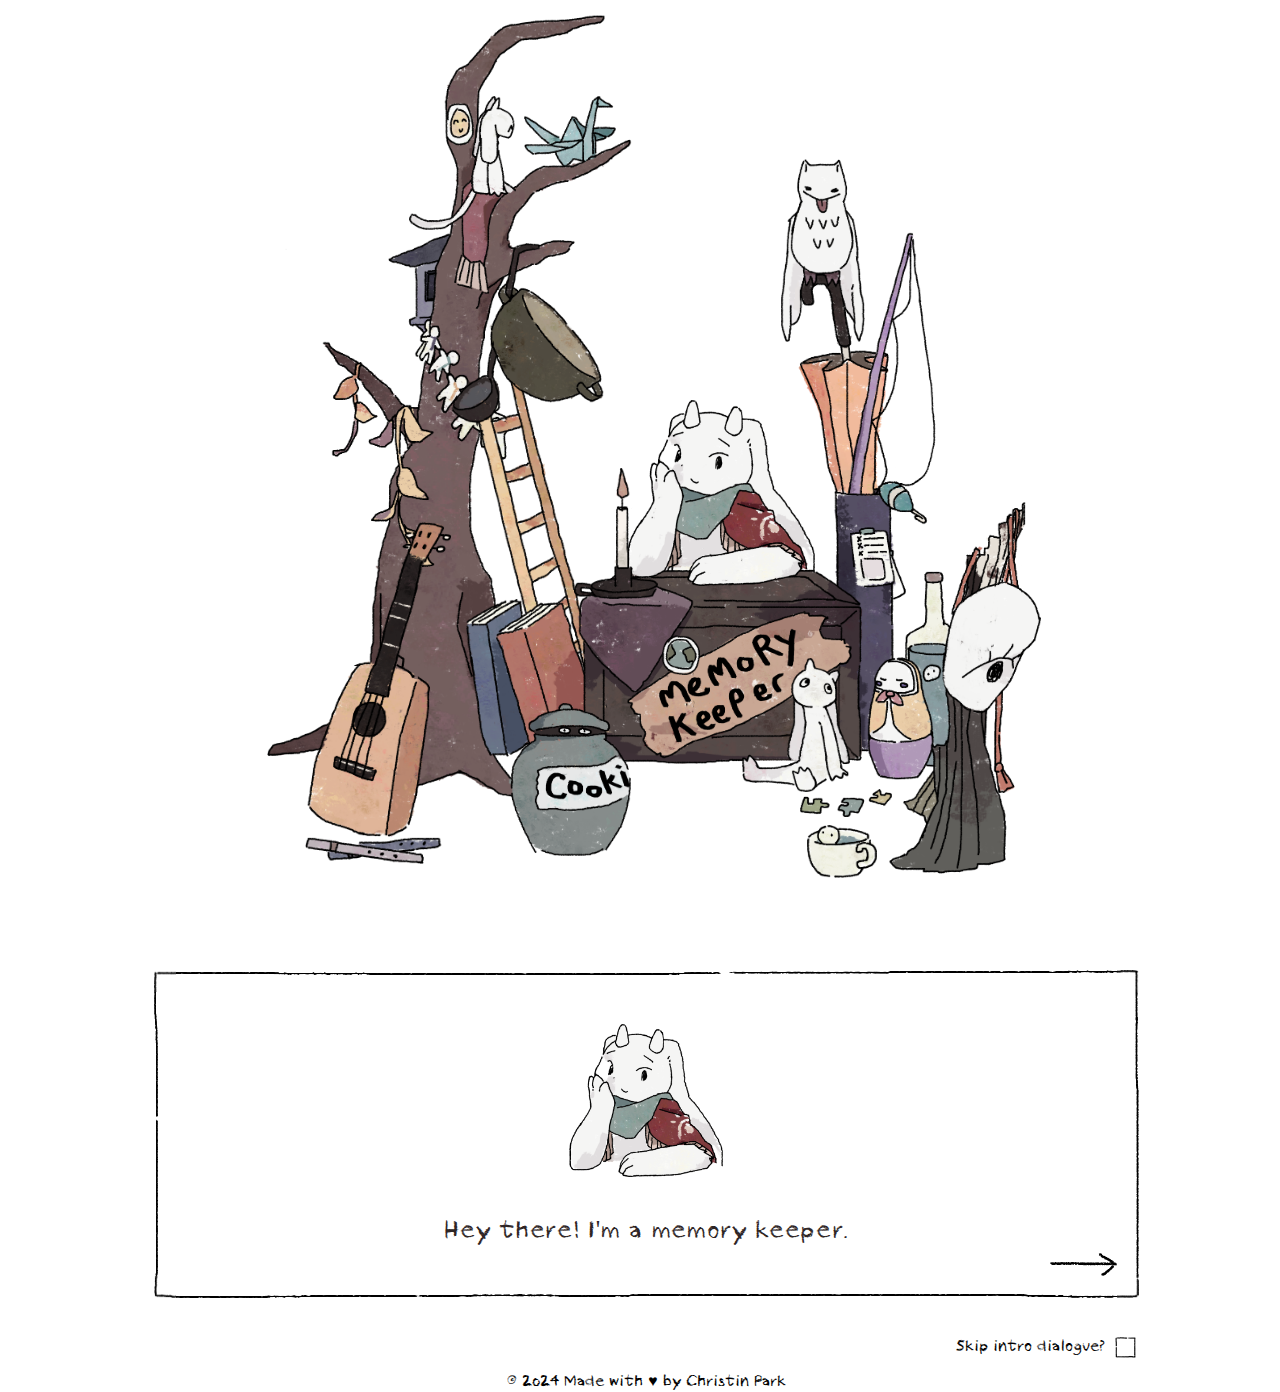
==== commit 9d12c6e4: "artbiz" ====
--- a/index.html
+++ b/index.html
@@ -12,7 +12,7 @@
 <body id="all">
     <div id="memory-keeper">
         <div class="everything">
-            <p class="me">&#169; 2024 Made with love by Christin Park</p>
+            <p class="me">&#169; 2024 Made with ♥ by Christin Park</p>
             <div class="claud-div">
 
                 <!--main image-->
@@ -136,38 +136,18 @@
                     If you ever want to grab food, just know that I DON'T KNOW HOW TO USE CHOPSTICKS AHHHHHHH <br><br>
 
                     But I'm totally down to getting food. :)
-
-                    <div class="slideshow slideshow-2">
-                        <div class="slideshow-elements">
-                            <div class="slideshow-images">
-                                <img id="slide-101" src="images/food-images/food-1.jpg">
-                                <img id="slide-102" src="images/food-images/food-2.jpg">
-                                <img id="slide-103" src="images/food-images/food-3.jpg">
-                                <img id="slide-104" src="images/food-images/food-4.jpg">
-                                <img id="slide-105" src="images/food-images/food-5.jpg">
-                                <img id="slide-106" src="images/food-images/food-6.jpg">
-                                <img id="slide-107" src="images/food-images/food-7.jpg">
-                                <img id="slide-108" src="images/food-images/food-8.jpg">
-                                <img id="slide-109" src="images/food-images/food-9.jpg">
-                                <img id="slide-110" src="images/food-images/food-10.jpg">
-                                <img id="slide-111" src="images/food-images/food-11.jpg">
-                            </div>  
-                            <div class="slideshow-nav">
-                                <a href="#slide-101"><img id="slide-101" src="images/food-images/food-1.jpg"></a>
-                                <a href="#slide-102"><img id="slide-101" src="images/food-images/food-2.jpg"></a>
-                                <a href="#slide-103"><img id="slide-101" src="images/food-images/food-3.jpg"></a>
-                                <a href="#slide-104"><img id="slide-101" src="images/food-images/food-4.jpg"></a>
-                                <a href="#slide-105"><img id="slide-101" src="images/food-images/food-5.jpg"></a>
-                                <a href="#slide-106"><img id="slide-101" src="images/food-images/food-6.jpg"></a>
-                                <a href="#slide-107"><img id="slide-101" src="images/food-images/food-7.jpg"></a>
-                                <a href="#slide-108"><img id="slide-101" src="images/food-images/food-8.jpg"></a>
-                                <a href="#slide-109"><img id="slide-101" src="images/food-images/food-9.jpg"></a>
-                                <a href="#slide-110"><img id="slide-101" src="images/food-images/food-10.jpg"></a>
-                                <a href="#slide-111"><img id="slide-101" src="images/food-images/food-11.jpg"></a>
-
-                            </div>
-                        </div>
-                    </div>
+                    <img src="images/food-images/food-1.jpg" style="width: 100%">
+                    <img src="images/food-images/food-2.jpg" style="width: 100%">
+                    <img src="images/food-images/food-3.jpg" style="width: 100%">
+                    <img src="images/food-images/food-4.jpg" style="width: 100%">
+                    <img src="images/food-images/food-5.jpg" style="width: 100%">
+                    <img src="images/food-images/food-6.jpg" style="width: 100%">
+                    <img src="images/food-images/food-7.jpg" style="width: 100%">
+                    <img src="images/food-images/food-8.jpg" style="width: 100%">
+                    <img src="images/food-images/food-9.jpg" style="width: 100%">
+                    <img src="images/food-images/food-10.jpg" style="width: 100%">
+                    <img src="images/food-images/food-11.jpg" style="width: 100%">
+                    
                     <img src="images/arrow.png" class="return">
                 </div>
                 
@@ -297,17 +277,12 @@
                 <img style="height: 8vh;" class="dialogue-img" src="images/claud-images/paper-crane.png">
                 <div class="found-text">You found a paper crane!</div>  <br><br>
                 <div class="click-text">
-                    I love creating art! I mostly work with digital art, with the occasional paper sketch or origami crane
-                    when I'm away from my drawing tablet. <br><br>
-
-                    I don't draw as much now, but it is still something I want to 
-                    get back into when I find a bit more time to sit down and properly learn. In the mean time,
-                    here's some gesture drawings!
-
-                    <img style="width: 100%; margin: 20px 0;" src="images/claud-images/old-gesture-draw.png">
-                    Also... a sneakpeak for the next project I'm working on (cave game)? :o 
-                    <img style="width: 100%; margin: 20px 0;" src="images/claud-images/1-cave-background.png">
-                    And... maybe one day I can stomach sharing my (cringe) online art account...
+                    I love art! I usually draw digitally, and I've been getting into selling art (in the Art Business section
+                    of the website!).
+                    I am planning to draw some more stuff involving Demon Slayer,
+                    original Memory Keeper art, Needy Streamer Overdose! <br><br>
+
+                    I also love group drawing sessions! ^^
                     <img src="images/arrow.png" class="return">
                 </div>
             </div>
@@ -441,14 +416,15 @@
                 <p class="project-desc">
                     <b>☛</b> Howdy,
 
-                    I'm Christin Park! I am an undergraduate student pursuing a BS in <b>Electrical Engineering</b> (25') @ Texas A&M. I am interested in <b>Analog Electronics</b> and am based in <b>Dallas, TX.</b> <br><br>
-
+                    I'm Christin Park! I am an undergraduate student pursuing a BS in <b>Electrical Engineering</b> ('25) @ Texas A&M and fast tracking a Masters. I am interested in <b>analog chip design</b> and am based in <b>Dallas, TX.</b> I am currently looking for Summer '25 internships! <br><br>
+                    
                     <b>☼</b>
 
-                    I am currently employed by Texas A&M as an
-                    <b>SI Leader for PHYS 207</b> (Physics Electricity and Magnetism), and I am a <b>TEC Officer/Project Manager</b> for IEEE TAMU. <br><br>
-
-                    <b>♫</b> Outside of school, I like playing the guitar, cooking, and working on personal projects! I like
+                    I am currently employed by the Academic Success Center at Texas A&M as an
+                    <b>SI Leader for PHYS 207</b> (Physics Electricity and Magnetism)
+                    and am involved in <b>audio engineering research</b> with Dr. Moreira. I am also currently a Social Chair for TAO and am drawing game assets for the semester game jam at TAGD! <br><br>
+
+                    <b>♫</b> Outside of school, I like web development, game development, drawing, playing the acoustic guitar, and cooking! I like
                     to bring a creative approach in the work that I do. <br><br>
 
                     <b>→</b> I can be contacted through the links below!
@@ -472,7 +448,7 @@
                 </div>
             </div>
             <hr>
-            <p class="end">&#169; 2024 Made with love by Christin Park</p>
+            <p class="end">&#169; 2024 Made with ♥ by Christin Park</p>
         </div>
     </div>
 
@@ -481,50 +457,93 @@
         <div class="mid-col">
             <div class="project-title main-title">
                 <img class="return-arrow" src="images/arrow.png">
-                PERSONAL PROJECTS
+                TECHNICAL PROJECTS
                 <div class="main-desc">
-                    My projects involving electronics, game dev, web dev, PC building, and more! I'm open to
-                    joining hackathons or collaborating on personal projects. I am qmasou on discord!
+                    Personal and collaborative projects involving electrical engineering/electronics, web development, game development, PC building, and more!
                 </div>
             </div>
             
+            <hr>
+            <!--chill-->
+            <!--chillenium-->
+            <div class="one-project">
+                <p class="project-title">Chillennium 2024</p>
+                <div class="slideshow">
+                    <div class="slideshow-elements">
+                        <div class="slideshow-images">
+                            <img id="slide-18" src="images/project-images/website-18.jpg">
+                            <img id="slide-20" src="images/project-images/website-20.jpg">
+                        </div>  
+                        <div class="slideshow-nav">
+                            <a href="#slide-18"><img src="images/project-images/website-18.jpg"></a>
+                            <a href="#slide-20"><img src="images/project-images/website-20.jpg"></a>
+                        </div>
+                    </div>
+                </div>
+                <p class="project-desc">
+                    <img class="loc" src="images/icon-images/location-icon.png">
+                    Hildebrand Equine Center, College Station, TX <br>
+                    <img class="loc" src="images/icon-images/calendar-icon.png">
+                    March 2024 <br>
+                    <p class="project-header">Overview</p>
+                    A game made by Team Robot Bird (Casey Pei, Christin Park, Dallas Coggins, Peter Schlenker) at Texas A&M's annual 48-hour game jam, Chillennium 2024!
+                    Chillennium is the world's largest student-run collegiate game jam founded, staffed,
+                    and organized by students at Texas A&M University. This year's theme
+                    was "Hang in There!" Thanks to all staff members, industry specialist, volunteers, and Robot Bird
+                    that helped us achieve 1st place in this year's game jam! <3 ;-; <br><br>
+
+                    Follow the story of Ainex, a little robot searching around their inventor's workshop for a
+                    way to help their friend. Use outlets, their charge and cords to swing your way around,
+                    collecting lightbulbs and avoiding any spilled water. 
+    
+                    <p class="project-header">Links</p>
+                    <b>•</b> Game download: <a class="hyperlink" target="_blank" href="https://pengso0o.itch.io/plugged-in"> pengso0o.itch.io/plugged-in</a> <br>
+                    <b>•</b> Chillennium 2024 entries:<a class="hyperlink" target="_blank" href="https://itch.io/jam/chillennium-2024/entries"> itch.io/jam/chillennium-2024/entries</a> <br>
+                    <b>•</b> Chillennium website:<a class="hyperlink" target="_blank" href="https://chillennium.com/"> chillennium.com</a> <br>
+                    <p class="project-header">Built with</p>
+                    <b>•</b> Art: Clip Studio Paint 
+    
+                </p>
+            </div>
+
             <hr>
             <!--memory keeper-->
             <div class="one-project">
-                <p class="project-title">Memory Keeper</p>
+                <p class="project-title">The Memory Keeper</p>
                 <div class="slideshow">
                     <div class="slideshow-elements">
                         <div class="slideshow-images">
                             <img id="slide-15" src="images/project-images/website-14.jpg">
+                            <img id="slide-19" src="images/project-images/website-17.jpg">
                             <img id="slide-16" src="images/project-images/website-15.jpg">
                         </div>  
                         <div class="slideshow-nav">
                             <a href="#slide-15"><img src="images/project-images/website-14.jpg"></a>
+                            <a href="#slide-19"><img src="images/project-images/website-17.jpg"></a>
                             <a href="#slide-16"><img src="images/project-images/website-15.jpg"></a>
                         </div>
                     </div>
                 </div>
                 <p class="project-desc">
+                    <img class="loc" src="images/icon-images/calendar-icon.png">
+                    Jan 2024 <br>
                     <p class="project-header">Overview</p>
-                    My personal website displaying my intro, personal projects, and experiences! <br><br>
-    
-                    Through this website, you can meet Claud, a memory keeper tasked to tell people my memories!
+                    A personal website displaying my intro, personal projects, and experiences! <br><br>
+    
+                    Through this website, you can meet Claud, a memory keeper tasked to telling people about memories!
                     I hope you enjoy meeting him and his friends. :)
-                    I designed this site so that if you are here for the content (viewing my work experience and personal projects),
-                    you can find it linearly and quickly. However, I also wanted to make it a place where I could share my interests,
-                    so I've added them in hidden places. If you want to see the other content on this website, try becoming more
-                    acquainted with the Memory Keeper ;). <br>
+                    I wanted to design this site to allow linear and quick viewing of work experience, technical projects, and my art business.
+                    However, I also wanted to make it a place where I could share my interests,
+                    so I've added this in some hidden places ;). If you are interested in seeing other content on this website, try becoming more
+                    acquainted with the Memory Keeper ;D. <br>
     
                     <p class="project-header">Links</p>
-                    <b>•</b> Website (here): <a class="hyperlink" target="_blank" href="https://christin-park.github.io/website/"> christin-park.github.io/website</a> <br>
+                    <b>•</b> Website (here): <a class="hyperlink" target="_blank" href="https://christin-park.github.io/"> christin-park.github.io</a> <br>
                     <b>•</b> Github repo:<a class="hyperlink" target="_blank" href="https://github.com/christin-park/website"> github.com/christin-park/website</a> <br>
     
                     <p class="project-header">Built with</p>
                     <b>•</b> Web dev: HTML, CSS, JS, VSCode, Github Pages <br>
                     <b>•</b> Art: Clip Studio Paint 
-    
-                    
-    
                     
     
                 </p>
@@ -537,11 +556,15 @@
                 <div class="slideshow">
                     <div class="slideshow-elements">
                         <div class="slideshow-images">
+                            <img id="slide-21" src="images/project-images/website-21.jpg">
+                            <img id="slide-201" src="images/adventure-images/rs5.jpg">
                             <img id="slide-6" src="images/project-images/website-7.jpg">
                             <img id="slide-17" src="images/project-images/website-16.jpg">
                             <img id="slide-7" src="images/project-images/website-6.jpg">
                         </div>  
                         <div class="slideshow-nav">
+                            <a href="#slide-21"><img src="images/project-images/website-21.jpg"></a>
+                            <a href="#slide-201"><img src="images/adventure-images/rs5.jpg"></a>
                             <a href="#slide-6"><img src="images/project-images/website-7.jpg"></a>
                             <a href="#slide-7"><img src="images/project-images/website-6.jpg"></a>
                             <a href="#slide-17"><img src="images/project-images/website-16.jpg"></a>
@@ -549,17 +572,21 @@
                     </div>
                 </div>
                 <p class="project-desc">
+                    <img class="loc" src="images/icon-images/location-icon.png">
+                    Texas A&M, College Station, TX <br>
+                    <img class="loc" src="images/icon-images/location-icon.png">
+                    Tropicana Las Vegas Hotel, Las Vegas, NV <br>
+                    <img class="loc" src="images/icon-images/calendar-icon.png">
+                    July 2023 - May 2024 <br>
                     <p class="project-header">Overview</p>
-                    An original technical project for IEEE TAMU! <br><br>
-                    
-                    Club members group up in teams to make either an Arduino breadboard or PCB game controller based
-                    on their current skill level. Workshops are held on breadboarding, Arduino, hardware implementation
+                    An original technical project for IEEE TAMU, and an entry for the IEEE Rising Stars Conference 2024 project showcase! <br><br>
+                    
+                    Throughout the Fall 2023-Spring 2024 school semesters, IEEE TAMU club members grouped up in teams to make either an Arduino breadboard or PCB game controller based
+                    on their current skill level. Workshops were held on breadboarding, Arduino, hardware implementation
                     (joystick and push buttons), soldering, and PCB design. After teams finish their designs, they
-                    will compete by playing a competitive version of a custom-made game called Pixel Mouse for the fastest average time in
-                    3 maze levels for prizes. <br>
-    
-                    <p class="project-header">Explanation</p>
-    
+                    would have a functioning prototype that is programmed to play the custom-made game called Pixel Mouse. <br>
+                    
+                    A small overview of the Pixel Mouse project...<br><br>
                     The Pixel Mouse game has 11 unique hotkeys, however only 4 (WASD/cardinal movement) are necessary to
                     complete the game; all other hotkeys are coding challenges which give a better edge in completing a
                     level quicker. <br><br>
@@ -585,7 +612,12 @@
                     for power and data transmission,
                     a clock, a reset mechanism, and ICSP pins to program the microcontroller's bootloader to be compatible with the Arduino IDE. The digital
                     pins are routed to the push buttons and the analog pins are routed to the analog joystick, and the Arduino code used for the breadboard 
-                    controller is used.
+                    controller is used.<br><br>
+
+                    Deeptha Karur, Karthik Ravikumar, and I had the privilege of attending the Rising Stars Conference 2024 at the 
+                    Tropicana Las Vegas Hotel in Las Vegas to represent Texas A&M.
+                    A huge thank you for Bradley Schulz and the whole team for making the Project Showcase a reality this year,
+                    where we were able to present Pixel Mouse and win 1st in the introductory projects category!
     
                     <p class="project-header">Links</p>
                     <b>•</b> Pixel Mouse website: <a class="hyperlink" target="_blank" href="https://pixelmouse.me"> pixelmouse.me</a> <br>
@@ -701,7 +733,7 @@
             <hr>
     
             <!--cave-->
-            <div class="one-project">
+            <!-- <div class="one-project">
                 <p class="project-title">Cave game (WIP)</p>
                 <div class="slideshow">
                     <div class="slideshow-elements">
@@ -737,28 +769,60 @@
                     <p class="project-header">Built with</p>
                     <b>•</b> Concept Art: Clip Studio Paint 
                 </p>
-            </div>
-            <hr>
-            <p class="end">&#169; 2024 Made with love by Christin Park</p>
+            </div> -->
+            <p class="end">&#169; 2024 Made with ♥ by Christin Park</p>
             
         </div>
     </div>
 
-    <!--adventures-->
+    <!--art biz-->
     <div id="adventures">
         <div class="mid-col">
             <div class="project-title main-title">
                 <img class="return-arrow" src="images/arrow.png">
-                ADVENTURES
+                ART BUSINESS
                 <div class="main-desc">
-                    A collection of collaborative projects, places I go, and general things I want to share. :)
-                </div>
-            </div>
-            <hr>
+                    Keychains, stickers, upcoming conventions!
+                </div>
+            </div>
+            
+            
+            <hr>
+            <div class="one-project">
+                <!-- <p class="project-title">The Memory Keeper</p> -->
+                <div class="slideshow">
+                    <div class="slideshow-elements">
+                        <div class="slideshow-images">
+                            <img id="slide-22" src="images/project-images/website-22.jpg">
+                            <img id="slide-23" src="images/project-images/website-23.jpg">
+                        </div>  
+                        <div class="slideshow-nav">
+                            <a href="#slide-22"><img src="images/project-images/website-22.jpg"></a>
+                            <a href="#slide-23"><img src="images/project-images/website-23.jpg"></a>
+                        </div>
+                    </div>
+                </div>
+                <p class="project-desc">
+                    ☼ I currently sell OMORI and HOLOLIVE keychains! If you are interested in buying one, feel free to message
+                    me on discord (@qmasou) or through the contact link below! <br><br>
+
+                    ✦ I recently boothed at College Station Comic Con 2024, and I'm planning to vend at more places
+                    around Texas, and on the Texas A&M campus. I plan to draw a lot more stickers and items 
+                    so please stay tuned! :D
+    
+                    
+                    <div class="contact-links">
+                        <a href="mailto:christinpark00@gmail.com" class="contact-one" target="_blank">
+                            <img src="images/icon-images/gmail-logo.png">
+                        </a>
+                    </div>
+                </p>
+                
+            </div>
             
             <div class="one-project">
                 
-                <p class="project-desc">
+                <!-- <p class="project-desc">
                     <div class="one-project">
                         <p class="project-title">IEEE Rising Stars Conference 2024</p>
                         <div class="slideshow">
@@ -782,7 +846,7 @@
                              Jan 2024 <br><br>
             
                             A Las Vegas trip with Deeptha and Karthik :D. <br><br>
-                            I'm so grateful for the opportunity to attend this conference. I met so many
+                            I'm so grateful for the opportunity to have attended this conference. I met so many
                             people and it was incredibly inspiring to hear everyone's journeys.
                             It was also eye-opening to see so many workshops and talks centered on AI, and how
                             industries are changing to adapt it.
@@ -797,10 +861,10 @@
                             through the strip. :D
                         </p>
                     </div>
-                </p>
-            </div>
-            <hr>
-            <p class="end">&#169; 2024 Made with love by Christin Park</p>
+                </p> -->
+            </div>
+            <hr>
+            <p class="end">&#169; 2024 Made with ♥ by Christin Park</p>
         </div>
     </div>
     
